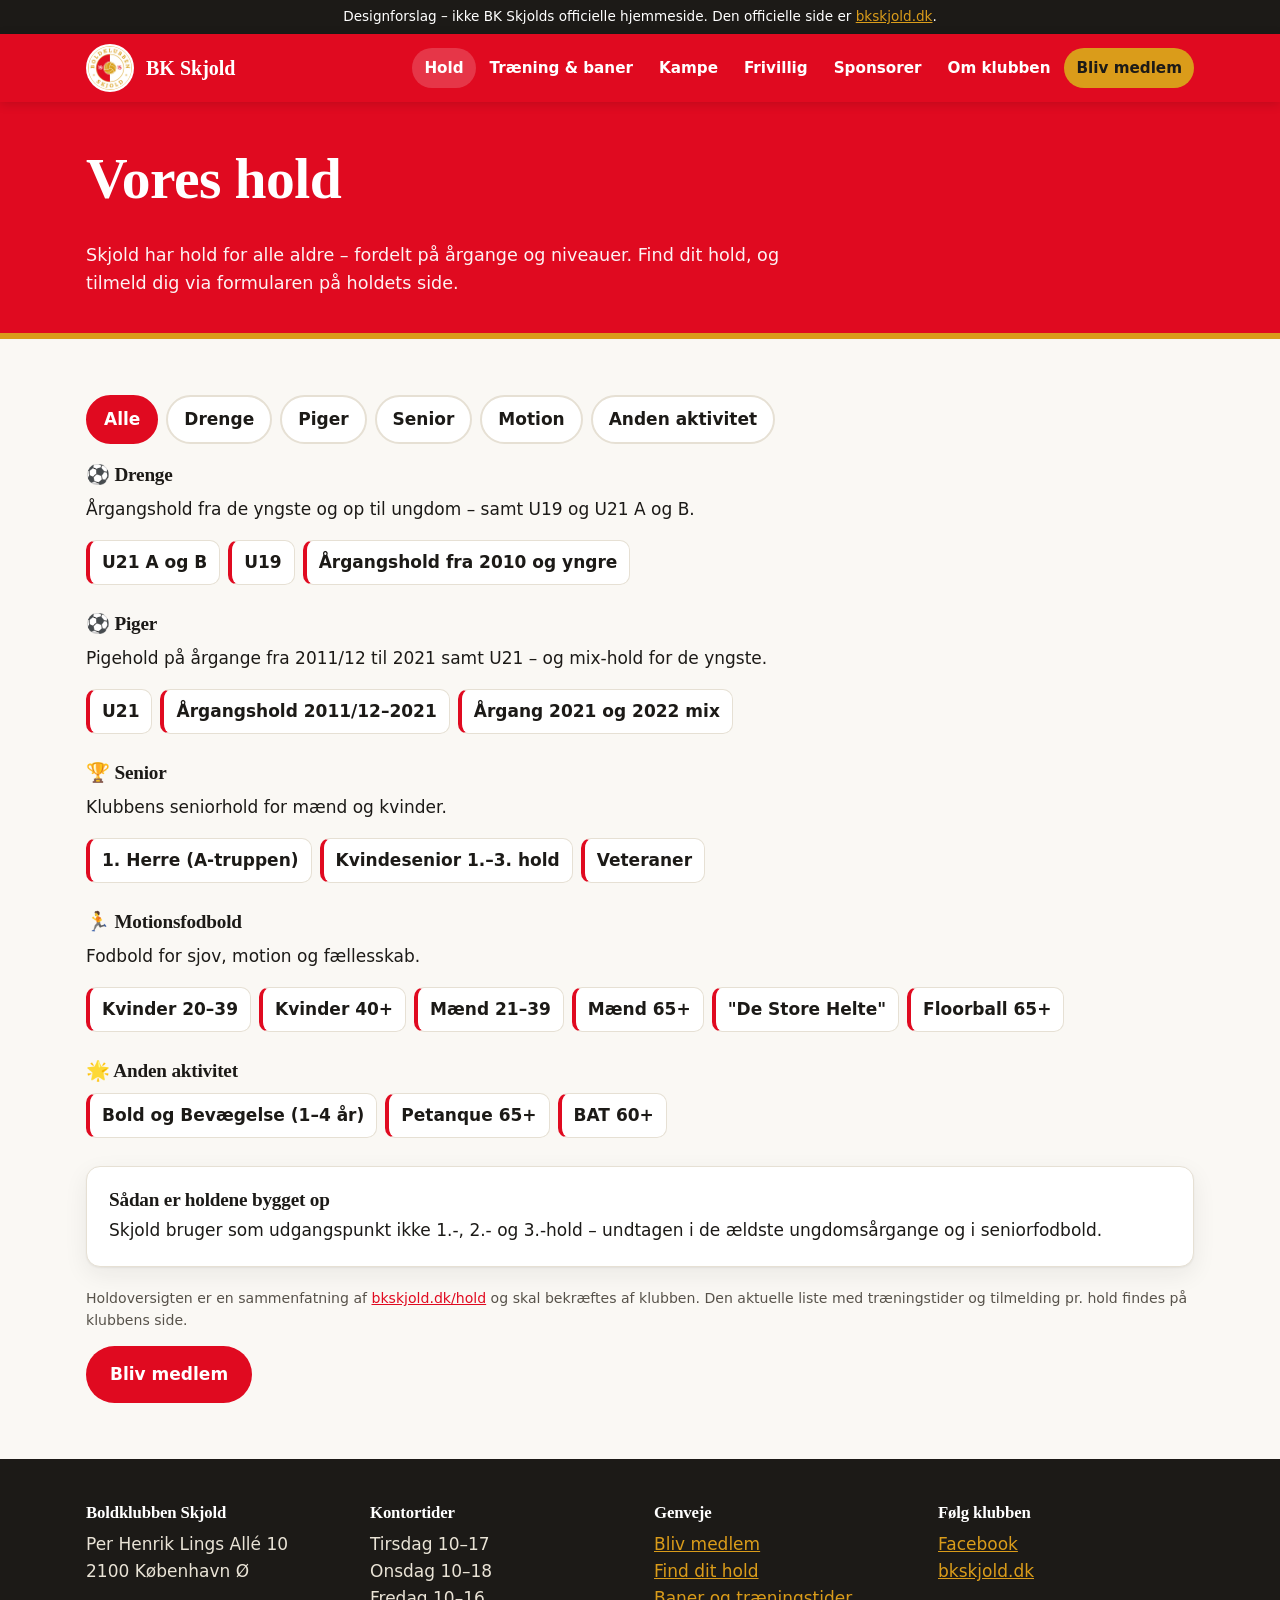
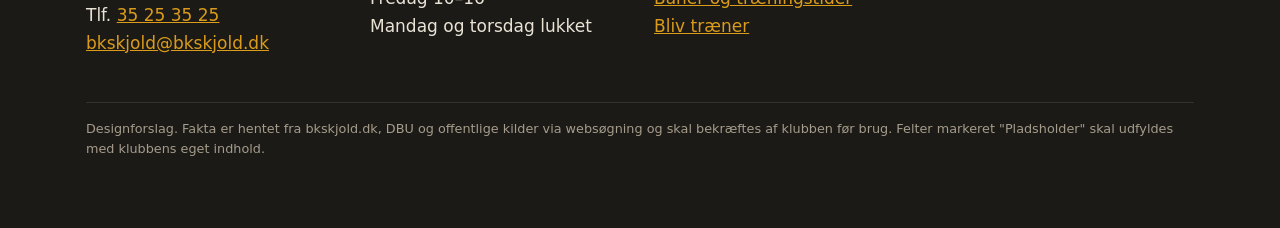
==== hold/index.html @ 59773519 "Designforslag til ny hjemmeside for BK Skjold Statisk, mobilvenlig hjemmeside i klubbens farver med " ====
<!doctype html>
<html lang="da">
<head>
  <meta charset="utf-8">
  <meta name="viewport" content="width=device-width, initial-scale=1">
  <title>Vores hold – BK Skjold (designforslag)</title>
  <meta name="theme-color" content="#e00a20">
  <link rel="icon" href="../img/favicon.png" type="image/png">
  <link rel="stylesheet" href="../css/style.css">
</head>
<body data-side="hold" data-rod="../">
  <main>
    <div class="sidehoved"><div class="wrap">
      <h1>Vores hold</h1>
      <p>Skjold har hold for alle aldre – fordelt på årgange og niveauer. Find dit hold, og tilmeld dig via formularen på holdets side.</p>
    </div></div>

    <section class="blok">
      <div class="wrap">
        <div class="filtre" role="group" aria-label="Filtrér hold">
          <button class="chip" data-filter="alle" aria-pressed="true">Alle</button>
          <button class="chip" data-filter="drenge" aria-pressed="false">Drenge</button>
          <button class="chip" data-filter="piger" aria-pressed="false">Piger</button>
          <button class="chip" data-filter="senior" aria-pressed="false">Senior</button>
          <button class="chip" data-filter="motion" aria-pressed="false">Motion</button>
          <button class="chip" data-filter="andet" aria-pressed="false">Anden aktivitet</button>
        </div>

        <div class="holdgruppe" data-kategori="drenge">
          <h3>⚽ Drenge</h3>
          <p>Årgangshold fra de yngste og op til ungdom – samt U19 og U21 A og B.</p>
          <ul class="holdliste"><li>U21 A og B</li><li>U19</li><li>Årgangshold fra 2010 og yngre</li></ul>
        </div>

        <div class="holdgruppe" data-kategori="piger">
          <h3>⚽ Piger</h3>
          <p>Pigehold på årgange fra 2011/12 til 2021 samt U21 – og mix-hold for de yngste.</p>
          <ul class="holdliste"><li>U21</li><li>Årgangshold 2011/12–2021</li><li>Årgang 2021 og 2022 mix</li></ul>
        </div>

        <div class="holdgruppe" data-kategori="senior">
          <h3>🏆 Senior</h3>
          <p>Klubbens seniorhold for mænd og kvinder.</p>
          <ul class="holdliste"><li>1. Herre (A-truppen)</li><li>Kvindesenior 1.–3. hold</li><li>Veteraner</li></ul>
        </div>

        <div class="holdgruppe" data-kategori="motion">
          <h3>🏃 Motionsfodbold</h3>
          <p>Fodbold for sjov, motion og fællesskab.</p>
          <ul class="holdliste"><li>Kvinder 20–39</li><li>Kvinder 40+</li><li>Mænd 21–39</li><li>Mænd 65+</li><li>"De Store Helte"</li><li>Floorball 65+</li></ul>
        </div>

        <div class="holdgruppe" data-kategori="andet">
          <h3>🌟 Anden aktivitet</h3>
          <ul class="holdliste"><li>Bold og Bevægelse (1–4 år)</li><li>Petanque 65+</li><li>BAT 60+</li></ul>
        </div>

        <div class="kort" style="margin-top:28px">
          <h3>Sådan er holdene bygget op</h3>
          <p style="margin:0">Skjold bruger som udgangspunkt ikke 1.-, 2.- og 3.-hold – undtagen i de ældste ungdomsårgange og i seniorfodbold.</p>
        </div>

        <p class="lille" style="margin-top:20px">Holdoversigten er en sammenfatning af <a href="https://www.bkskjold.dk/hold">bkskjold.dk/hold</a> og skal bekræftes af klubben. Den aktuelle liste med træningstider og tilmelding pr. hold findes på klubbens side.</p>
        <a class="knap" href="../medlem/">Bliv medlem</a>
      </div>
    </section>
  </main>
  <script src="../js/site.js"></script>
</body>
</html>
---- css/style.css ----
/* BK Skjold – designforslag. Farver fra klubbens logo. */

:root {
  --roed: #e00a20;
  --roed-moerk: #b0081a;
  --guld: #da9c1a;
  --guld-lys: #fbf1dc;
  --hvid: #ffffff;
  --papir: #faf8f4;
  --blaek: #1c1a17;
  --blaek-2: #57524a;
  --linje: #e6e0d4;
  --kort: #ffffff;
  --radius: 14px;
  --skygge: 0 1px 2px rgba(28, 26, 23, 0.06), 0 8px 24px rgba(28, 26, 23, 0.07);
  --font: system-ui, -apple-system, 'Segoe UI', Roboto, 'Helvetica Neue', Arial, sans-serif;
  --font-overskrift: 'Rockwell', 'Roboto Slab', 'Georgia', serif;
  color-scheme: light;
}

@media (prefers-color-scheme: dark) {
  :root:not([data-theme='light']) {
    --papir: #15130f;
    --kort: #1f1c17;
    --blaek: #f3efe6;
    --blaek-2: #b9b1a2;
    --linje: #34302a;
    --guld-lys: #3a2e14;
    --skygge: 0 1px 2px rgba(0, 0, 0, 0.4), 0 8px 24px rgba(0, 0, 0, 0.3);
    color-scheme: dark;
  }
}

* { box-sizing: border-box; }
html { -webkit-text-size-adjust: 100%; scroll-behavior: smooth; }
body { margin: 0; font-family: var(--font); color: var(--blaek); background: var(--papir); line-height: 1.6; font-size: 17px; }
img { max-width: 100%; display: block; }
a { color: var(--roed); }
h1, h2, h3 { font-family: var(--font-overskrift); line-height: 1.15; margin: 0 0 0.5em; letter-spacing: -0.01em; }
h1 { font-size: clamp(2.1rem, 6vw, 3.6rem); }
h2 { font-size: clamp(1.5rem, 3.5vw, 2.2rem); }
h3 { font-size: 1.2rem; }
p { margin: 0 0 1em; }
.wrap { max-width: 1140px; margin: 0 auto; padding: 0 16px; }
.lille { font-size: 0.88rem; color: var(--blaek-2); }
.muted { color: var(--blaek-2); }

/* Designforslag-banner */
.forslag { background: var(--blaek); color: #fff; font-size: 0.85rem; text-align: center; padding: 6px 16px; }
.forslag a { color: var(--guld); }

/* Topbar */
.topbar { position: sticky; top: 0; z-index: 30; background: var(--roed); color: #fff; box-shadow: 0 2px 10px rgba(0, 0, 0, 0.15); }
.topbar .wrap { display: flex; align-items: center; gap: 16px; min-height: 68px; }
.logo { display: flex; align-items: center; gap: 12px; color: #fff; text-decoration: none; font-family: var(--font-overskrift); font-weight: 800; font-size: 1.25rem; }
.logo img { width: 48px; height: 48px; background: #fff; border-radius: 50%; padding: 2px; }
.menu-knap { display: none; margin-left: auto; background: none; border: 2px solid rgba(255, 255, 255, 0.6); color: #fff; border-radius: 10px; padding: 8px 12px; font: inherit; font-weight: 700; cursor: pointer; }
.hovedmenu { margin-left: auto; display: flex; gap: 2px; flex-wrap: wrap; }
.hovedmenu a { color: #fff; text-decoration: none; font-weight: 700; padding: 8px 12px; border-radius: 999px; font-size: 0.95rem; }
.hovedmenu a:hover, .hovedmenu a.aktiv { background: rgba(255, 255, 255, 0.18); }
.hovedmenu a.cta { background: var(--guld); color: #1c1a17; }
.hovedmenu a.cta:hover { background: #f0b52c; }
@media (max-width: 900px) {
  .menu-knap { display: inline-block; }
  .hovedmenu { display: none; position: absolute; left: 0; right: 0; top: 100%; background: var(--roed-moerk); flex-direction: column; padding: 8px 16px 16px; }
  .hovedmenu.aaben { display: flex; }
  .hovedmenu a { border-radius: 10px; padding: 12px; }
}

/* Knapper */
.knap { display: inline-flex; align-items: center; gap: 8px; padding: 13px 22px; border-radius: 999px; font: inherit; font-weight: 800; text-decoration: none; border: 2px solid transparent; cursor: pointer; background: var(--roed); color: #fff; }
.knap:hover { background: var(--roed-moerk); }
.knap.guld { background: var(--guld); color: #1c1a17; }
.knap.guld:hover { background: #f0b52c; }
.knap.hvid { background: #fff; color: var(--roed); }
.knap.kant { background: transparent; color: inherit; border-color: currentColor; }

/* Hero */
.hero { background: linear-gradient(115deg, var(--roed) 0 52%, #fff 52% 100%); color: #fff; overflow: hidden; }
.hero .wrap { display: grid; grid-template-columns: 1.15fr 0.85fr; gap: 32px; align-items: center; min-height: 460px; padding-top: 40px; padding-bottom: 40px; }
.hero .kicker { display: inline-block; background: var(--guld); color: #1c1a17; font-weight: 800; border-radius: 999px; padding: 4px 14px; font-size: 0.85rem; margin-bottom: 14px; }
.hero p.lead { font-size: 1.2rem; max-width: 34ch; opacity: 0.95; }
.hero .cta { display: flex; gap: 12px; flex-wrap: wrap; margin-top: 24px; }
.hero .logo-stor { justify-self: center; width: min(360px, 80%); filter: drop-shadow(0 12px 30px rgba(0, 0, 0, 0.18)); }
@media (max-width: 820px) {
  .hero { background: var(--roed); }
  .hero .wrap { grid-template-columns: 1fr; min-height: 0; }
  .hero .logo-stor { grid-row: 1; width: 160px; }
}

/* Sidehoved på undersider */
.sidehoved { background: var(--roed); color: #fff; padding: 44px 0 36px; border-bottom: 6px solid var(--guld); }
.sidehoved p { max-width: 62ch; font-size: 1.1rem; opacity: 0.95; margin: 0; }

/* Sektioner og kort */
section.blok { padding: 56px 0; }
section.blok.alt { background: var(--kort); border-top: 1px solid var(--linje); border-bottom: 1px solid var(--linje); }
.gitter { display: grid; gap: 18px; grid-template-columns: repeat(auto-fit, minmax(240px, 1fr)); }
.kort { background: var(--kort); border: 1px solid var(--linje); border-radius: var(--radius); padding: 22px; box-shadow: var(--skygge); }
section.alt .kort { background: var(--papir); box-shadow: none; }
.kort h3 { margin-bottom: 6px; }
.kort .ikon { font-size: 1.9rem; display: block; margin-bottom: 8px; }
a.kort { text-decoration: none; color: inherit; display: block; transition: transform 0.12s, border-color 0.12s; border-top: 5px solid var(--roed); }
a.kort:hover { transform: translateY(-2px); border-color: var(--guld); }
a.kort .mere { color: var(--roed); font-weight: 800; }

.fakta { display: grid; gap: 16px; grid-template-columns: repeat(auto-fit, minmax(170px, 1fr)); }
.fakta div { background: var(--kort); border-radius: var(--radius); padding: 20px; text-align: center; border-bottom: 5px solid var(--guld); box-shadow: var(--skygge); }
.fakta strong { display: block; font-family: var(--font-overskrift); font-size: 2.1rem; color: var(--roed); line-height: 1.1; }

/* Pladsholder – tydeligt markeret, ikke rigtigt indhold */
.pladsholder { border: 2px dashed var(--guld); background: var(--guld-lys); border-radius: var(--radius); padding: 18px; }
.pladsholder .maerke { display: inline-block; background: var(--guld); color: #1c1a17; font-size: 0.75rem; font-weight: 800; text-transform: uppercase; letter-spacing: 0.06em; border-radius: 6px; padding: 2px 8px; margin-bottom: 8px; }

/* Tabeller */
.tabel-wrap { overflow-x: auto; border: 1px solid var(--linje); border-radius: var(--radius); }
table { width: 100%; border-collapse: collapse; background: var(--kort); }
th, td { text-align: left; padding: 12px 14px; border-bottom: 1px solid var(--linje); }
th { background: var(--roed); color: #fff; font-size: 0.85rem; text-transform: uppercase; letter-spacing: 0.04em; }
tr:last-child td { border-bottom: 0; }

/* Trin */
.trin { counter-reset: trin; list-style: none; padding: 0; display: grid; gap: 14px; }
.trin li { counter-increment: trin; background: var(--kort); border: 1px solid var(--linje); border-radius: var(--radius); padding: 16px 16px 16px 64px; position: relative; }
.trin li::before { content: counter(trin); position: absolute; left: 16px; top: 14px; width: 34px; height: 34px; border-radius: 50%; background: var(--guld); color: #1c1a17; font-weight: 900; display: grid; place-items: center; }

/* Holdoversigt */
.filtre { display: flex; flex-wrap: wrap; gap: 8px; margin-bottom: 20px; }
.chip { border: 2px solid var(--linje); background: var(--kort); color: var(--blaek); padding: 9px 16px; border-radius: 999px; font: inherit; font-weight: 700; cursor: pointer; }
.chip[aria-pressed='true'] { background: var(--roed); border-color: var(--roed); color: #fff; }
.holdgruppe { margin-bottom: 28px; }
.holdgruppe h3 { display: flex; align-items: center; gap: 10px; }
.holdliste { display: flex; flex-wrap: wrap; gap: 8px; margin: 10px 0; padding: 0; list-style: none; }
.holdliste li { background: var(--kort); border: 1px solid var(--linje); border-left: 4px solid var(--roed); border-radius: 10px; padding: 8px 12px; font-weight: 600; }

/* Footer */
footer.fod { background: #1c1a17; color: #e9e3d6; padding: 44px 0 56px; margin-top: 0; }
footer.fod a { color: var(--guld); }
footer.fod .wrap { display: grid; gap: 28px; grid-template-columns: repeat(auto-fit, minmax(220px, 1fr)); }
footer.fod h3 { color: #fff; font-size: 1.05rem; }
footer.fod .kilder { grid-column: 1 / -1; font-size: 0.8rem; color: #a59c8b; border-top: 1px solid #34302a; padding-top: 16px; }
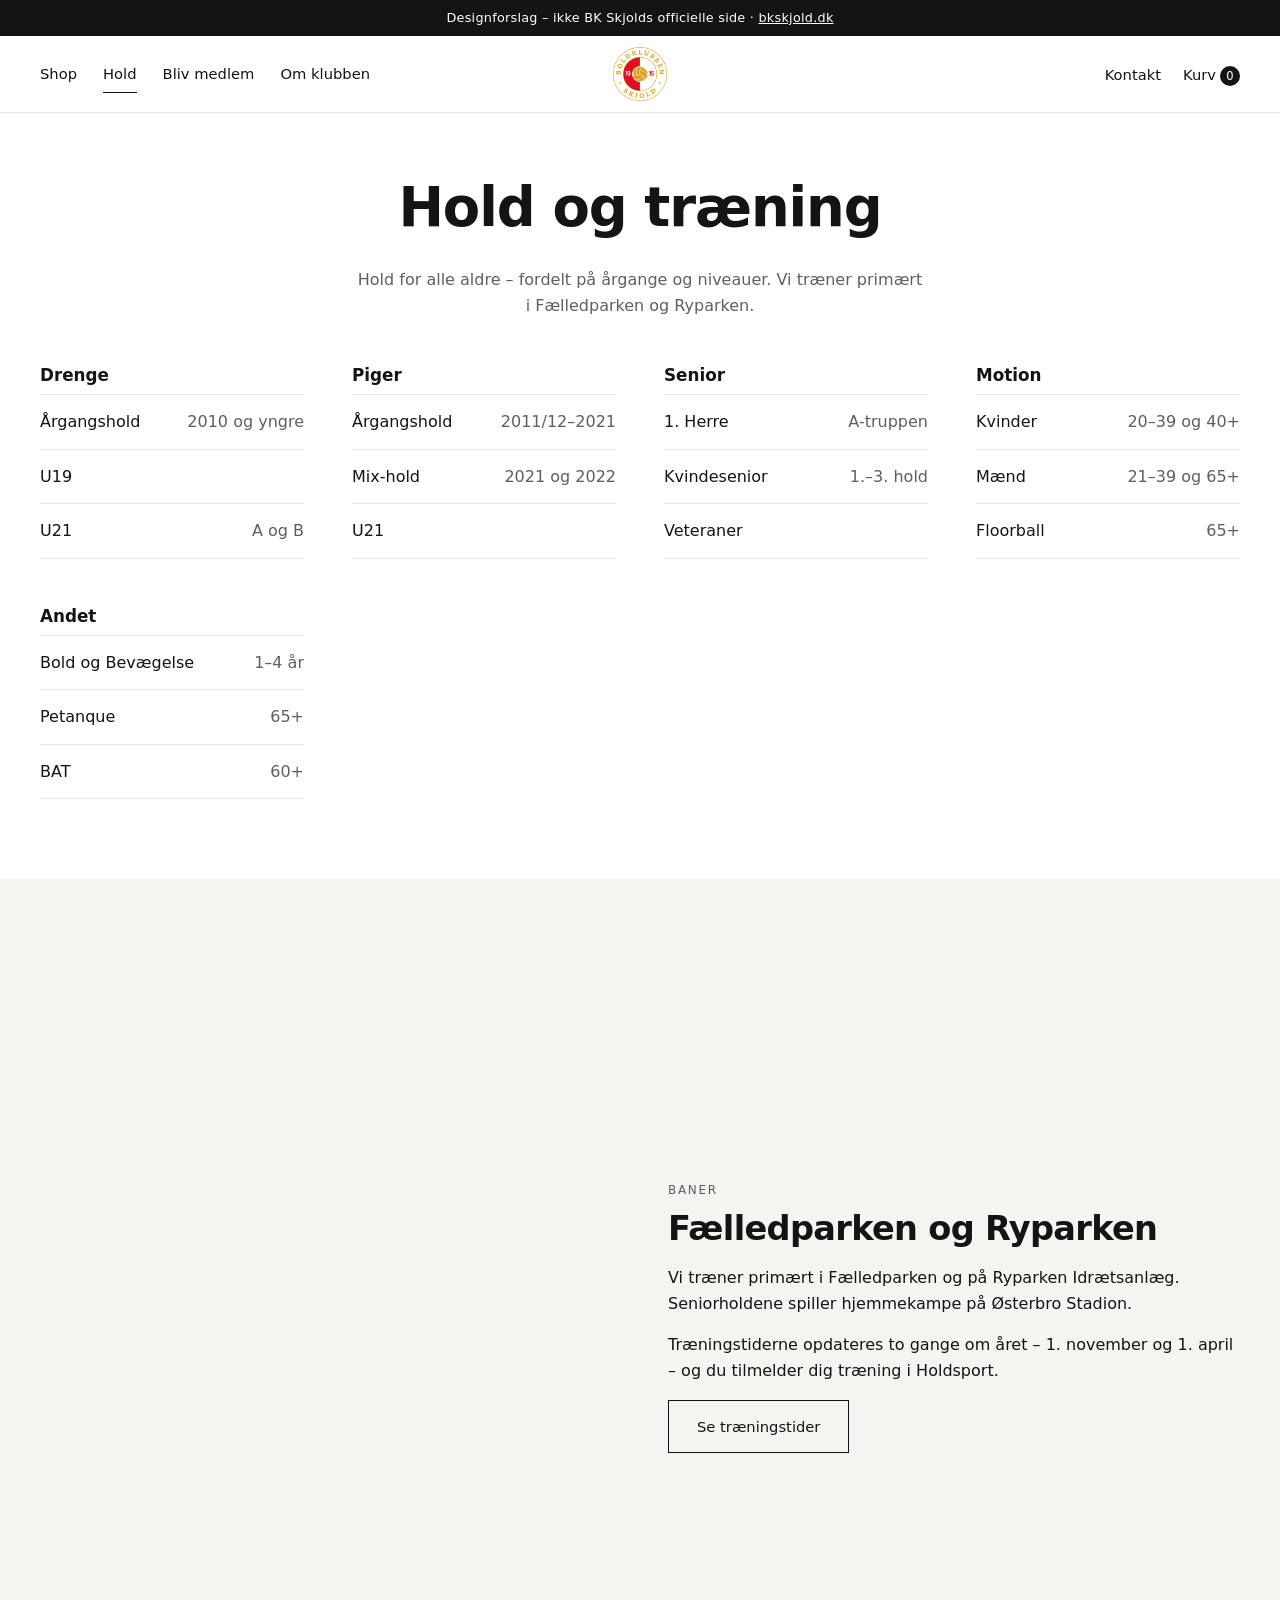
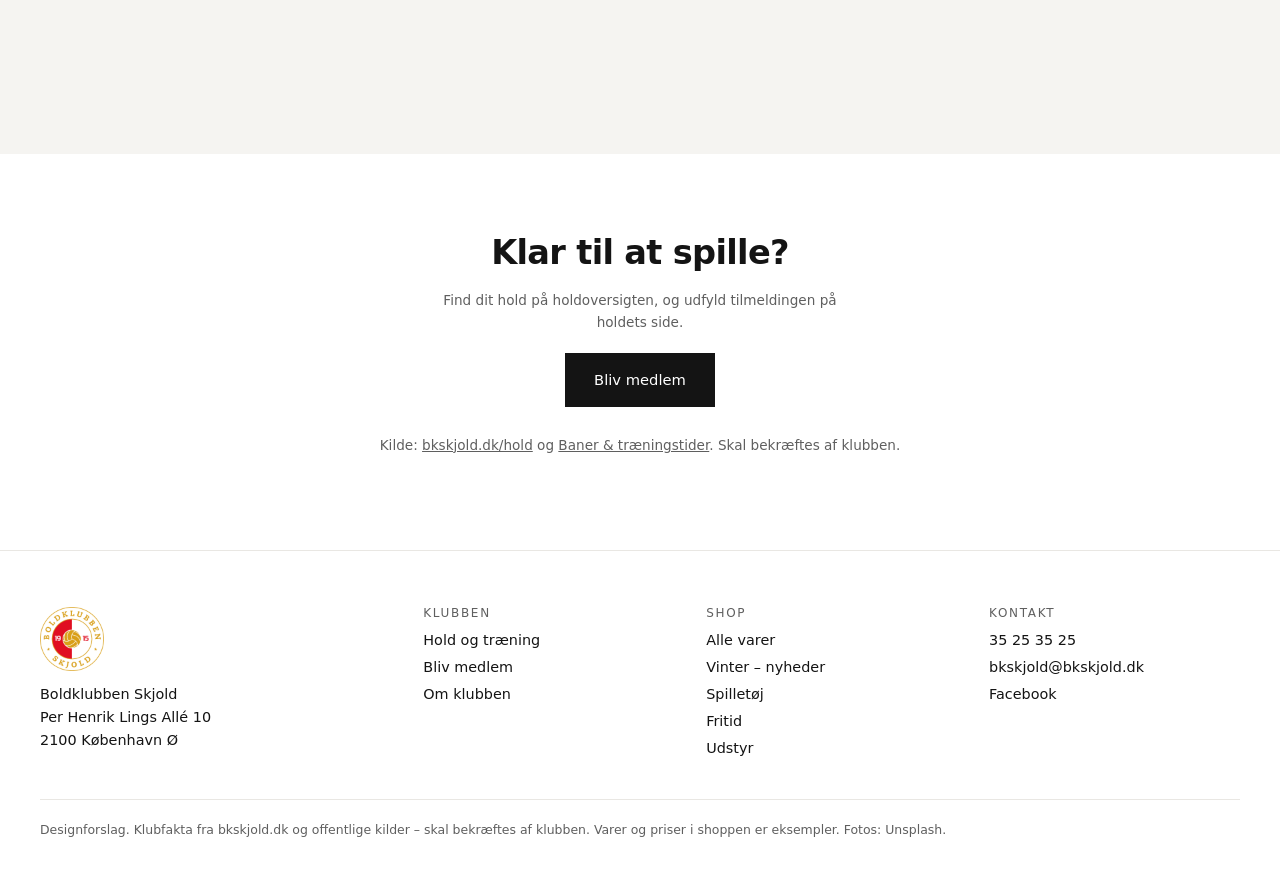
==== commit ce53036d: "Enklere design i webshop-stil med klubshop - Nyt, enkelt og luftigt design: hvid baggrund, centreret" ====
--- a/hold/index.html
+++ b/hold/index.html
@@ -3,68 +3,51 @@
 <head>
   <meta charset="utf-8">
   <meta name="viewport" content="width=device-width, initial-scale=1">
-  <title>Vores hold – BK Skjold (designforslag)</title>
-  <meta name="theme-color" content="#e00a20">
+  <title>Hold og træning – BK Skjold (designforslag)</title>
+  <meta name="theme-color" content="#ffffff">
   <link rel="icon" href="../img/favicon.png" type="image/png">
   <link rel="stylesheet" href="../css/style.css">
 </head>
 <body data-side="hold" data-rod="../">
   <main>
-    <div class="sidehoved"><div class="wrap">
-      <h1>Vores hold</h1>
-      <p>Skjold har hold for alle aldre – fordelt på årgange og niveauer. Find dit hold, og tilmeld dig via formularen på holdets side.</p>
-    </div></div>
+    <div class="sidetop wrap">
+      <h1>Hold og træning</h1>
+      <p>Hold for alle aldre – fordelt på årgange og niveauer. Vi træner primært i Fælledparken og Ryparken.</p>
+    </div>
+
+    <section class="blok" style="padding-top:24px">
+      <div class="wrap kolonner">
+        <div><h3>Drenge</h3><ul class="liste"><li><span>Årgangshold</span><span>2010 og yngre</span></li><li><span>U19</span><span></span></li><li><span>U21</span><span>A og B</span></li></ul></div>
+        <div><h3>Piger</h3><ul class="liste"><li><span>Årgangshold</span><span>2011/12–2021</span></li><li><span>Mix-hold</span><span>2021 og 2022</span></li><li><span>U21</span><span></span></li></ul></div>
+        <div><h3>Senior</h3><ul class="liste"><li><span>1. Herre</span><span>A-truppen</span></li><li><span>Kvindesenior</span><span>1.–3. hold</span></li><li><span>Veteraner</span><span></span></li></ul></div>
+        <div><h3>Motion</h3><ul class="liste"><li><span>Kvinder</span><span>20–39 og 40+</span></li><li><span>Mænd</span><span>21–39 og 65+</span></li><li><span>Floorball</span><span>65+</span></li></ul></div>
+        <div><h3>Andet</h3><ul class="liste"><li><span>Bold og Bevægelse</span><span>1–4 år</span></li><li><span>Petanque</span><span>65+</span></li><li><span>BAT</span><span>60+</span></li></ul></div>
+      </div>
+    </section>
+
+    <section class="blok graa">
+      <div class="wrap split">
+        <div class="foto" data-foto-navn="hold" data-bredde="1200" data-alt="Spillere samlet på banen"></div>
+        <div>
+          <span class="etiket">Baner</span>
+          <h2>Fælledparken og Ryparken</h2>
+          <p>Vi træner primært i Fælledparken og på Ryparken Idrætsanlæg. Seniorholdene spiller hjemmekampe på Østerbro Stadion.</p>
+          <p>Træningstiderne opdateres to gange om året – 1. november og 1. april – og du tilmelder dig træning i Holdsport.</p>
+          <a class="knap kant" href="https://www.bkskjold.dk/om-os/baner-traeningstider">Se træningstider</a>
+        </div>
+      </div>
+    </section>
 
     <section class="blok">
-      <div class="wrap">
-        <div class="filtre" role="group" aria-label="Filtrér hold">
-          <button class="chip" data-filter="alle" aria-pressed="true">Alle</button>
-          <button class="chip" data-filter="drenge" aria-pressed="false">Drenge</button>
-          <button class="chip" data-filter="piger" aria-pressed="false">Piger</button>
-          <button class="chip" data-filter="senior" aria-pressed="false">Senior</button>
-          <button class="chip" data-filter="motion" aria-pressed="false">Motion</button>
-          <button class="chip" data-filter="andet" aria-pressed="false">Anden aktivitet</button>
-        </div>
-
-        <div class="holdgruppe" data-kategori="drenge">
-          <h3>⚽ Drenge</h3>
-          <p>Årgangshold fra de yngste og op til ungdom – samt U19 og U21 A og B.</p>
-          <ul class="holdliste"><li>U21 A og B</li><li>U19</li><li>Årgangshold fra 2010 og yngre</li></ul>
-        </div>
-
-        <div class="holdgruppe" data-kategori="piger">
-          <h3>⚽ Piger</h3>
-          <p>Pigehold på årgange fra 2011/12 til 2021 samt U21 – og mix-hold for de yngste.</p>
-          <ul class="holdliste"><li>U21</li><li>Årgangshold 2011/12–2021</li><li>Årgang 2021 og 2022 mix</li></ul>
-        </div>
-
-        <div class="holdgruppe" data-kategori="senior">
-          <h3>🏆 Senior</h3>
-          <p>Klubbens seniorhold for mænd og kvinder.</p>
-          <ul class="holdliste"><li>1. Herre (A-truppen)</li><li>Kvindesenior 1.–3. hold</li><li>Veteraner</li></ul>
-        </div>
-
-        <div class="holdgruppe" data-kategori="motion">
-          <h3>🏃 Motionsfodbold</h3>
-          <p>Fodbold for sjov, motion og fællesskab.</p>
-          <ul class="holdliste"><li>Kvinder 20–39</li><li>Kvinder 40+</li><li>Mænd 21–39</li><li>Mænd 65+</li><li>"De Store Helte"</li><li>Floorball 65+</li></ul>
-        </div>
-
-        <div class="holdgruppe" data-kategori="andet">
-          <h3>🌟 Anden aktivitet</h3>
-          <ul class="holdliste"><li>Bold og Bevægelse (1–4 år)</li><li>Petanque 65+</li><li>BAT 60+</li></ul>
-        </div>
-
-        <div class="kort" style="margin-top:28px">
-          <h3>Sådan er holdene bygget op</h3>
-          <p style="margin:0">Skjold bruger som udgangspunkt ikke 1.-, 2.- og 3.-hold – undtagen i de ældste ungdomsårgange og i seniorfodbold.</p>
-        </div>
-
-        <p class="lille" style="margin-top:20px">Holdoversigten er en sammenfatning af <a href="https://www.bkskjold.dk/hold">bkskjold.dk/hold</a> og skal bekræftes af klubben. Den aktuelle liste med træningstider og tilmelding pr. hold findes på klubbens side.</p>
+      <div class="wrap" style="text-align:center">
+        <h2>Klar til at spille?</h2>
+        <p class="lille" style="margin:0 auto 20px;max-width:46ch">Find dit hold på holdoversigten, og udfyld tilmeldingen på holdets side.</p>
         <a class="knap" href="../medlem/">Bliv medlem</a>
+        <p class="lille" style="margin-top:28px">Kilde: <a href="https://www.bkskjold.dk/hold">bkskjold.dk/hold</a> og <a href="https://www.bkskjold.dk/om-os/baner-traeningstider">Baner &amp; træningstider</a>. Skal bekræftes af klubben.</p>
       </div>
     </section>
   </main>
+  <script src="../js/produkter.js"></script>
   <script src="../js/site.js"></script>
 </body>
 </html>
--- a/css/style.css
+++ b/css/style.css
@@ -1,141 +1,145 @@
-/* BK Skjold – designforslag. Farver fra klubbens logo. */
+/* BK Skjold – designforslag. Enkelt og luftigt: hvidt, sort og et strejf af klubrød. */
 
 :root {
-  --roed: #e00a20;
-  --roed-moerk: #b0081a;
-  --guld: #da9c1a;
-  --guld-lys: #fbf1dc;
+  --sort: #141414;
+  --graa-1: #5f5f5f;
+  --graa-2: #e9e7e3;
+  --graa-3: #f5f4f1;
   --hvid: #ffffff;
-  --papir: #faf8f4;
-  --blaek: #1c1a17;
-  --blaek-2: #57524a;
-  --linje: #e6e0d4;
-  --kort: #ffffff;
-  --radius: 14px;
-  --skygge: 0 1px 2px rgba(28, 26, 23, 0.06), 0 8px 24px rgba(28, 26, 23, 0.07);
-  --font: system-ui, -apple-system, 'Segoe UI', Roboto, 'Helvetica Neue', Arial, sans-serif;
-  --font-overskrift: 'Rockwell', 'Roboto Slab', 'Georgia', serif;
-  color-scheme: light;
-}
-
-@media (prefers-color-scheme: dark) {
-  :root:not([data-theme='light']) {
-    --papir: #15130f;
-    --kort: #1f1c17;
-    --blaek: #f3efe6;
-    --blaek-2: #b9b1a2;
-    --linje: #34302a;
-    --guld-lys: #3a2e14;
-    --skygge: 0 1px 2px rgba(0, 0, 0, 0.4), 0 8px 24px rgba(0, 0, 0, 0.3);
-    color-scheme: dark;
-  }
+  --roed: #c8102e; /* kun som lille accent */
+  --font: 'Inter', system-ui, -apple-system, 'Segoe UI', Roboto, 'Helvetica Neue', Arial, sans-serif;
+  --bredde: 1240px;
 }
 
 * { box-sizing: border-box; }
-html { -webkit-text-size-adjust: 100%; scroll-behavior: smooth; }
-body { margin: 0; font-family: var(--font); color: var(--blaek); background: var(--papir); line-height: 1.6; font-size: 17px; }
+html { -webkit-text-size-adjust: 100%; }
+body { margin: 0; font-family: var(--font); color: var(--sort); background: var(--hvid); line-height: 1.6; font-size: 16px; }
 img { max-width: 100%; display: block; }
-a { color: var(--roed); }
-h1, h2, h3 { font-family: var(--font-overskrift); line-height: 1.15; margin: 0 0 0.5em; letter-spacing: -0.01em; }
-h1 { font-size: clamp(2.1rem, 6vw, 3.6rem); }
-h2 { font-size: clamp(1.5rem, 3.5vw, 2.2rem); }
-h3 { font-size: 1.2rem; }
+a { color: inherit; }
+h1, h2, h3 { font-weight: 600; line-height: 1.15; margin: 0 0 0.5em; letter-spacing: -0.02em; }
+h1 { font-size: clamp(2rem, 5vw, 3.4rem); }
+h2 { font-size: clamp(1.5rem, 3vw, 2.1rem); }
+h3 { font-size: 1.05rem; letter-spacing: 0; }
 p { margin: 0 0 1em; }
-.wrap { max-width: 1140px; margin: 0 auto; padding: 0 16px; }
-.lille { font-size: 0.88rem; color: var(--blaek-2); }
-.muted { color: var(--blaek-2); }
+.wrap { max-width: var(--bredde); margin: 0 auto; padding: 0 20px; }
+.lille { font-size: 0.85rem; color: var(--graa-1); }
+.etiket { font-size: 0.75rem; text-transform: uppercase; letter-spacing: 0.14em; color: var(--graa-1); margin-bottom: 10px; display: block; }
 
-/* Designforslag-banner */
-.forslag { background: var(--blaek); color: #fff; font-size: 0.85rem; text-align: center; padding: 6px 16px; }
-.forslag a { color: var(--guld); }
+/* Topbar med besked */
+.besked { background: var(--sort); color: #fff; text-align: center; font-size: 0.8rem; padding: 8px 16px; letter-spacing: 0.02em; }
+.besked a { color: #fff; }
 
-/* Topbar */
-.topbar { position: sticky; top: 0; z-index: 30; background: var(--roed); color: #fff; box-shadow: 0 2px 10px rgba(0, 0, 0, 0.15); }
-.topbar .wrap { display: flex; align-items: center; gap: 16px; min-height: 68px; }
-.logo { display: flex; align-items: center; gap: 12px; color: #fff; text-decoration: none; font-family: var(--font-overskrift); font-weight: 800; font-size: 1.25rem; }
-.logo img { width: 48px; height: 48px; background: #fff; border-radius: 50%; padding: 2px; }
-.menu-knap { display: none; margin-left: auto; background: none; border: 2px solid rgba(255, 255, 255, 0.6); color: #fff; border-radius: 10px; padding: 8px 12px; font: inherit; font-weight: 700; cursor: pointer; }
-.hovedmenu { margin-left: auto; display: flex; gap: 2px; flex-wrap: wrap; }
-.hovedmenu a { color: #fff; text-decoration: none; font-weight: 700; padding: 8px 12px; border-radius: 999px; font-size: 0.95rem; }
-.hovedmenu a:hover, .hovedmenu a.aktiv { background: rgba(255, 255, 255, 0.18); }
-.hovedmenu a.cta { background: var(--guld); color: #1c1a17; }
-.hovedmenu a.cta:hover { background: #f0b52c; }
-@media (max-width: 900px) {
-  .menu-knap { display: inline-block; }
-  .hovedmenu { display: none; position: absolute; left: 0; right: 0; top: 100%; background: var(--roed-moerk); flex-direction: column; padding: 8px 16px 16px; }
-  .hovedmenu.aaben { display: flex; }
-  .hovedmenu a { border-radius: 10px; padding: 12px; }
+/* Header: menu – logo – kurv */
+.header { position: sticky; top: 0; z-index: 40; background: rgba(255, 255, 255, 0.96); backdrop-filter: blur(8px); border-bottom: 1px solid var(--graa-2); }
+.header .wrap { display: grid; grid-template-columns: 1fr auto 1fr; align-items: center; min-height: 76px; }
+.header nav { display: flex; gap: 26px; }
+.header nav a { text-decoration: none; font-size: 0.92rem; padding: 6px 0; border-bottom: 1px solid transparent; }
+.header nav a:hover, .header nav a.aktiv { border-color: var(--sort); }
+.header .logo img { width: 54px; height: 54px; }
+.header .hoejre { display: flex; justify-content: flex-end; gap: 22px; align-items: center; }
+.header .hoejre a, .kurv-knap { font: inherit; font-size: 0.92rem; text-decoration: none; background: none; border: 0; cursor: pointer; color: inherit; padding: 6px 0; }
+.kurv-antal { display: inline-grid; place-items: center; min-width: 20px; height: 20px; border-radius: 10px; background: var(--sort); color: #fff; font-size: 0.72rem; margin-left: 4px; padding: 0 6px; }
+.menu-knap { display: none; background: none; border: 0; font: inherit; cursor: pointer; padding: 6px 0; }
+@media (max-width: 860px) {
+  .header nav { display: none; position: absolute; top: 100%; left: 0; right: 0; background: #fff; flex-direction: column; gap: 0; padding: 8px 20px 18px; border-bottom: 1px solid var(--graa-2); }
+  .header nav.aaben { display: flex; }
+  .header nav a { padding: 12px 0; border-bottom: 1px solid var(--graa-2); }
+  .menu-knap { display: block; justify-self: start; }
+  .header .hoejre .skjul-mobil { display: none; }
 }
 
 /* Knapper */
-.knap { display: inline-flex; align-items: center; gap: 8px; padding: 13px 22px; border-radius: 999px; font: inherit; font-weight: 800; text-decoration: none; border: 2px solid transparent; cursor: pointer; background: var(--roed); color: #fff; }
-.knap:hover { background: var(--roed-moerk); }
-.knap.guld { background: var(--guld); color: #1c1a17; }
-.knap.guld:hover { background: #f0b52c; }
-.knap.hvid { background: #fff; color: var(--roed); }
-.knap.kant { background: transparent; color: inherit; border-color: currentColor; }
+.knap { display: inline-block; padding: 14px 28px; font: inherit; font-size: 0.92rem; font-weight: 500; text-decoration: none; border: 1px solid var(--sort); background: var(--sort); color: #fff; cursor: pointer; transition: background 0.15s, color 0.15s; }
+.knap:hover { background: #fff; color: var(--sort); }
+.knap.lys { background: #fff; color: var(--sort); border-color: #fff; }
+.knap.lys:hover { background: transparent; color: #fff; }
+.knap.kant { background: transparent; color: var(--sort); }
+.knap.kant:hover { background: var(--sort); color: #fff; }
+.knap.fuld { width: 100%; text-align: center; }
 
-/* Hero */
-.hero { background: linear-gradient(115deg, var(--roed) 0 52%, #fff 52% 100%); color: #fff; overflow: hidden; }
-.hero .wrap { display: grid; grid-template-columns: 1.15fr 0.85fr; gap: 32px; align-items: center; min-height: 460px; padding-top: 40px; padding-bottom: 40px; }
-.hero .kicker { display: inline-block; background: var(--guld); color: #1c1a17; font-weight: 800; border-radius: 999px; padding: 4px 14px; font-size: 0.85rem; margin-bottom: 14px; }
-.hero p.lead { font-size: 1.2rem; max-width: 34ch; opacity: 0.95; }
-.hero .cta { display: flex; gap: 12px; flex-wrap: wrap; margin-top: 24px; }
-.hero .logo-stor { justify-self: center; width: min(360px, 80%); filter: drop-shadow(0 12px 30px rgba(0, 0, 0, 0.18)); }
-@media (max-width: 820px) {
-  .hero { background: var(--roed); }
-  .hero .wrap { grid-template-columns: 1fr; min-height: 0; }
-  .hero .logo-stor { grid-row: 1; width: 160px; }
-}
+/* Billeder (stockfotos) – rolig grå baggrund, mens de indlæses */
+.foto { background: var(--graa-3) center / cover no-repeat; }
+.foto img { width: 100%; height: 100%; object-fit: cover; }
+
+/* Hero i fuld bredde */
+.hero { position: relative; height: min(78vh, 720px); min-height: 440px; color: #fff; }
+.hero .foto { position: absolute; inset: 0; }
+.hero::after { content: ''; position: absolute; inset: 0; background: linear-gradient(180deg, rgba(0, 0, 0, 0) 35%, rgba(0, 0, 0, 0.55) 100%); }
+.hero .tekst { position: absolute; z-index: 1; left: 0; right: 0; bottom: 56px; }
+.hero h1 { max-width: 15ch; }
+.hero p { max-width: 42ch; font-size: 1.08rem; opacity: 0.95; }
+
+/* Sektioner */
+section.blok { padding: 80px 0; }
+section.blok.graa { background: var(--graa-3); }
+.sektionshoved { display: flex; justify-content: space-between; align-items: flex-end; gap: 16px; margin-bottom: 28px; flex-wrap: wrap; }
+.sektionshoved h2 { margin: 0; }
+.sektionshoved a { font-size: 0.92rem; }
+
+/* Tre indgange */
+.indgange { display: grid; gap: 20px; grid-template-columns: repeat(3, 1fr); }
+.indgang { text-decoration: none; display: block; }
+.indgang .foto { aspect-ratio: 4 / 5; margin-bottom: 14px; overflow: hidden; }
+.indgang .foto img { transition: transform 0.5s; }
+.indgang:hover .foto img { transform: scale(1.03); }
+.indgang h3 { margin-bottom: 2px; }
+@media (max-width: 760px) { .indgange { grid-template-columns: 1fr; } .indgang .foto { aspect-ratio: 16 / 10; } }
+
+/* Billede + tekst */
+.split { display: grid; grid-template-columns: 1fr 1fr; gap: 56px; align-items: center; }
+.split .foto { aspect-ratio: 4 / 5; }
+@media (max-width: 760px) { .split { grid-template-columns: 1fr; gap: 28px; } .split .foto { aspect-ratio: 16 / 11; } }
+
+/* Produkter */
+.produkter { display: grid; gap: 32px 20px; grid-template-columns: repeat(4, 1fr); }
+@media (max-width: 1000px) { .produkter { grid-template-columns: repeat(3, 1fr); } }
+@media (max-width: 700px) { .produkter { grid-template-columns: repeat(2, 1fr); gap: 24px 14px; } }
+.produkt .foto { aspect-ratio: 1 / 1.15; margin-bottom: 12px; position: relative; overflow: hidden; }
+.produkt .maerkat { position: absolute; top: 10px; left: 10px; background: #fff; font-size: 0.72rem; padding: 3px 8px; letter-spacing: 0.06em; text-transform: uppercase; }
+.produkt h3 { font-weight: 500; margin-bottom: 2px; }
+.produkt .pris { color: var(--graa-1); margin-bottom: 10px; }
+.produkt .valg { display: flex; gap: 8px; }
+.produkt select { flex: 1; min-width: 0; font: inherit; font-size: 0.85rem; padding: 9px 8px; border: 1px solid var(--graa-2); background: #fff; }
+.produkt .knap { padding: 9px 14px; font-size: 0.85rem; }
+
+.filtre { display: flex; gap: 8px; flex-wrap: wrap; margin-bottom: 28px; }
+.filtre button { font: inherit; font-size: 0.88rem; padding: 8px 16px; border: 1px solid var(--graa-2); background: #fff; cursor: pointer; }
+.filtre button[aria-pressed='true'] { background: var(--sort); border-color: var(--sort); color: #fff; }
+
+/* Kurv (skuffe fra højre) */
+.kurv { position: fixed; inset: 0; z-index: 60; display: none; }
+.kurv.aaben { display: block; }
+.kurv .slør { position: absolute; inset: 0; background: rgba(0, 0, 0, 0.35); }
+.kurv .panel { position: absolute; top: 0; right: 0; bottom: 0; width: min(420px, 100%); background: #fff; display: flex; flex-direction: column; }
+.kurv .top { display: flex; justify-content: space-between; align-items: center; padding: 20px; border-bottom: 1px solid var(--graa-2); }
+.kurv .top button { background: none; border: 0; font-size: 1.4rem; cursor: pointer; }
+.kurv .linjer { flex: 1; overflow-y: auto; padding: 8px 20px; }
+.kurv .linje { display: grid; grid-template-columns: 64px 1fr auto; gap: 12px; align-items: center; padding: 12px 0; border-bottom: 1px solid var(--graa-2); }
+.kurv .linje .foto { width: 64px; height: 72px; }
+.kurv .linje button { background: none; border: 0; color: var(--graa-1); cursor: pointer; font: inherit; font-size: 0.8rem; text-decoration: underline; }
+.kurv .bund { padding: 20px; border-top: 1px solid var(--graa-2); }
+.kurv .total { display: flex; justify-content: space-between; font-weight: 600; margin-bottom: 14px; }
+
+/* Lister og tabeller */
+.liste { list-style: none; padding: 0; margin: 0; border-top: 1px solid var(--graa-2); }
+.liste li { display: flex; justify-content: space-between; gap: 16px; padding: 14px 0; border-bottom: 1px solid var(--graa-2); }
+.liste li span:last-child { color: var(--graa-1); text-align: right; }
+.trin { counter-reset: t; list-style: none; padding: 0; margin: 0; }
+.trin li { counter-increment: t; padding: 16px 0 16px 48px; border-bottom: 1px solid var(--graa-2); position: relative; }
+.trin li::before { content: counter(t); position: absolute; left: 0; top: 14px; width: 30px; height: 30px; border: 1px solid var(--sort); border-radius: 50%; display: grid; place-items: center; font-size: 0.85rem; }
+
+.kolonner { display: grid; gap: 48px; grid-template-columns: repeat(auto-fit, minmax(260px, 1fr)); }
 
 /* Sidehoved på undersider */
-.sidehoved { background: var(--roed); color: #fff; padding: 44px 0 36px; border-bottom: 6px solid var(--guld); }
-.sidehoved p { max-width: 62ch; font-size: 1.1rem; opacity: 0.95; margin: 0; }
-
-/* Sektioner og kort */
-section.blok { padding: 56px 0; }
-section.blok.alt { background: var(--kort); border-top: 1px solid var(--linje); border-bottom: 1px solid var(--linje); }
-.gitter { display: grid; gap: 18px; grid-template-columns: repeat(auto-fit, minmax(240px, 1fr)); }
-.kort { background: var(--kort); border: 1px solid var(--linje); border-radius: var(--radius); padding: 22px; box-shadow: var(--skygge); }
-section.alt .kort { background: var(--papir); box-shadow: none; }
-.kort h3 { margin-bottom: 6px; }
-.kort .ikon { font-size: 1.9rem; display: block; margin-bottom: 8px; }
-a.kort { text-decoration: none; color: inherit; display: block; transition: transform 0.12s, border-color 0.12s; border-top: 5px solid var(--roed); }
-a.kort:hover { transform: translateY(-2px); border-color: var(--guld); }
-a.kort .mere { color: var(--roed); font-weight: 800; }
-
-.fakta { display: grid; gap: 16px; grid-template-columns: repeat(auto-fit, minmax(170px, 1fr)); }
-.fakta div { background: var(--kort); border-radius: var(--radius); padding: 20px; text-align: center; border-bottom: 5px solid var(--guld); box-shadow: var(--skygge); }
-.fakta strong { display: block; font-family: var(--font-overskrift); font-size: 2.1rem; color: var(--roed); line-height: 1.1; }
-
-/* Pladsholder – tydeligt markeret, ikke rigtigt indhold */
-.pladsholder { border: 2px dashed var(--guld); background: var(--guld-lys); border-radius: var(--radius); padding: 18px; }
-.pladsholder .maerke { display: inline-block; background: var(--guld); color: #1c1a17; font-size: 0.75rem; font-weight: 800; text-transform: uppercase; letter-spacing: 0.06em; border-radius: 6px; padding: 2px 8px; margin-bottom: 8px; }
-
-/* Tabeller */
-.tabel-wrap { overflow-x: auto; border: 1px solid var(--linje); border-radius: var(--radius); }
-table { width: 100%; border-collapse: collapse; background: var(--kort); }
-th, td { text-align: left; padding: 12px 14px; border-bottom: 1px solid var(--linje); }
-th { background: var(--roed); color: #fff; font-size: 0.85rem; text-transform: uppercase; letter-spacing: 0.04em; }
-tr:last-child td { border-bottom: 0; }
-
-/* Trin */
-.trin { counter-reset: trin; list-style: none; padding: 0; display: grid; gap: 14px; }
-.trin li { counter-increment: trin; background: var(--kort); border: 1px solid var(--linje); border-radius: var(--radius); padding: 16px 16px 16px 64px; position: relative; }
-.trin li::before { content: counter(trin); position: absolute; left: 16px; top: 14px; width: 34px; height: 34px; border-radius: 50%; background: var(--guld); color: #1c1a17; font-weight: 900; display: grid; place-items: center; }
-
-/* Holdoversigt */
-.filtre { display: flex; flex-wrap: wrap; gap: 8px; margin-bottom: 20px; }
-.chip { border: 2px solid var(--linje); background: var(--kort); color: var(--blaek); padding: 9px 16px; border-radius: 999px; font: inherit; font-weight: 700; cursor: pointer; }
-.chip[aria-pressed='true'] { background: var(--roed); border-color: var(--roed); color: #fff; }
-.holdgruppe { margin-bottom: 28px; }
-.holdgruppe h3 { display: flex; align-items: center; gap: 10px; }
-.holdliste { display: flex; flex-wrap: wrap; gap: 8px; margin: 10px 0; padding: 0; list-style: none; }
-.holdliste li { background: var(--kort); border: 1px solid var(--linje); border-left: 4px solid var(--roed); border-radius: 10px; padding: 8px 12px; font-weight: 600; }
+.sidetop { padding: 64px 0 24px; text-align: center; }
+.sidetop p { max-width: 56ch; margin: 0 auto; color: var(--graa-1); }
 
 /* Footer */
-footer.fod { background: #1c1a17; color: #e9e3d6; padding: 44px 0 56px; margin-top: 0; }
-footer.fod a { color: var(--guld); }
-footer.fod .wrap { display: grid; gap: 28px; grid-template-columns: repeat(auto-fit, minmax(220px, 1fr)); }
-footer.fod h3 { color: #fff; font-size: 1.05rem; }
-footer.fod .kilder { grid-column: 1 / -1; font-size: 0.8rem; color: #a59c8b; border-top: 1px solid #34302a; padding-top: 16px; }
+footer { border-top: 1px solid var(--graa-2); padding: 56px 0 40px; font-size: 0.9rem; }
+footer .wrap { display: grid; gap: 32px; grid-template-columns: 1.4fr 1fr 1fr 1fr; }
+footer h3 { font-size: 0.75rem; text-transform: uppercase; letter-spacing: 0.14em; color: var(--graa-1); font-weight: 500; }
+footer a { text-decoration: none; display: block; padding: 2px 0; }
+footer a:hover { text-decoration: underline; }
+footer .logo-fod { width: 64px; margin-bottom: 12px; }
+footer .kilder { grid-column: 1 / -1; color: var(--graa-1); font-size: 0.78rem; border-top: 1px solid var(--graa-2); padding-top: 20px; }
+@media (max-width: 760px) { footer .wrap { grid-template-columns: 1fr 1fr; } }
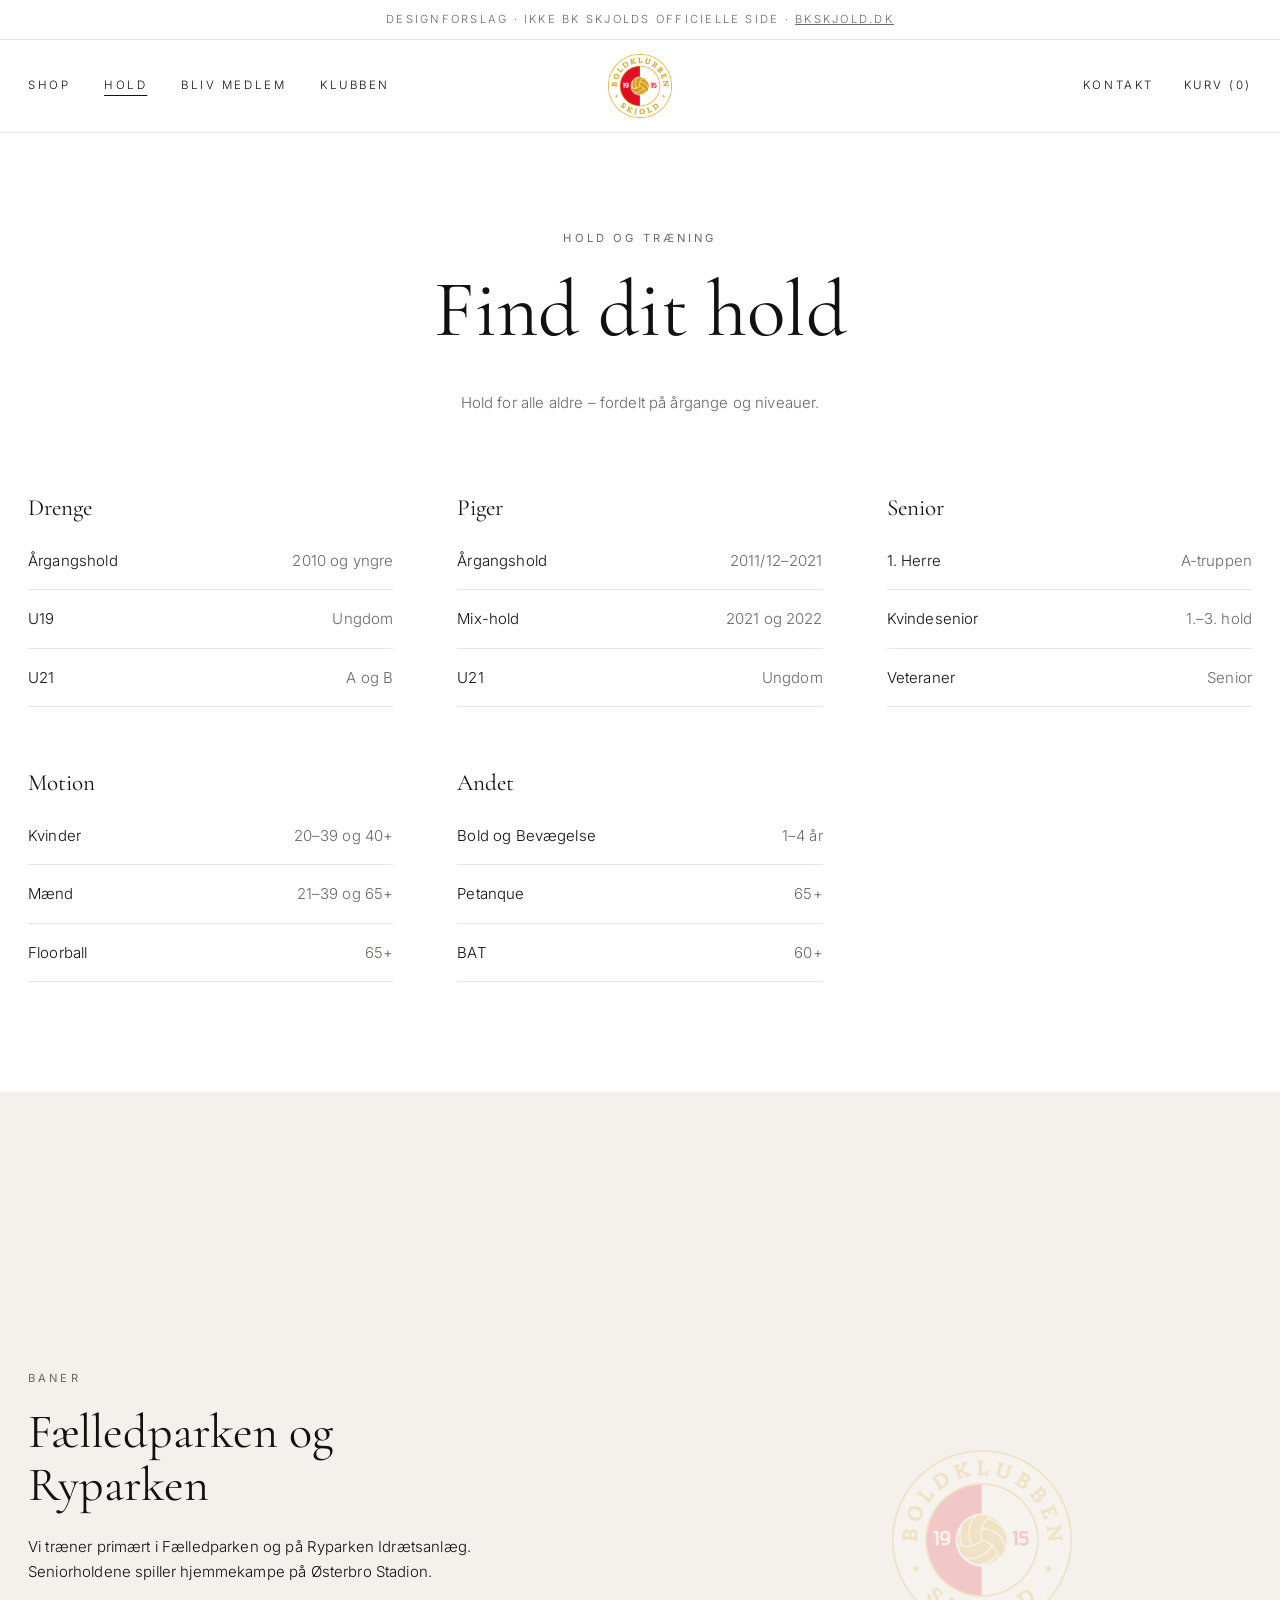
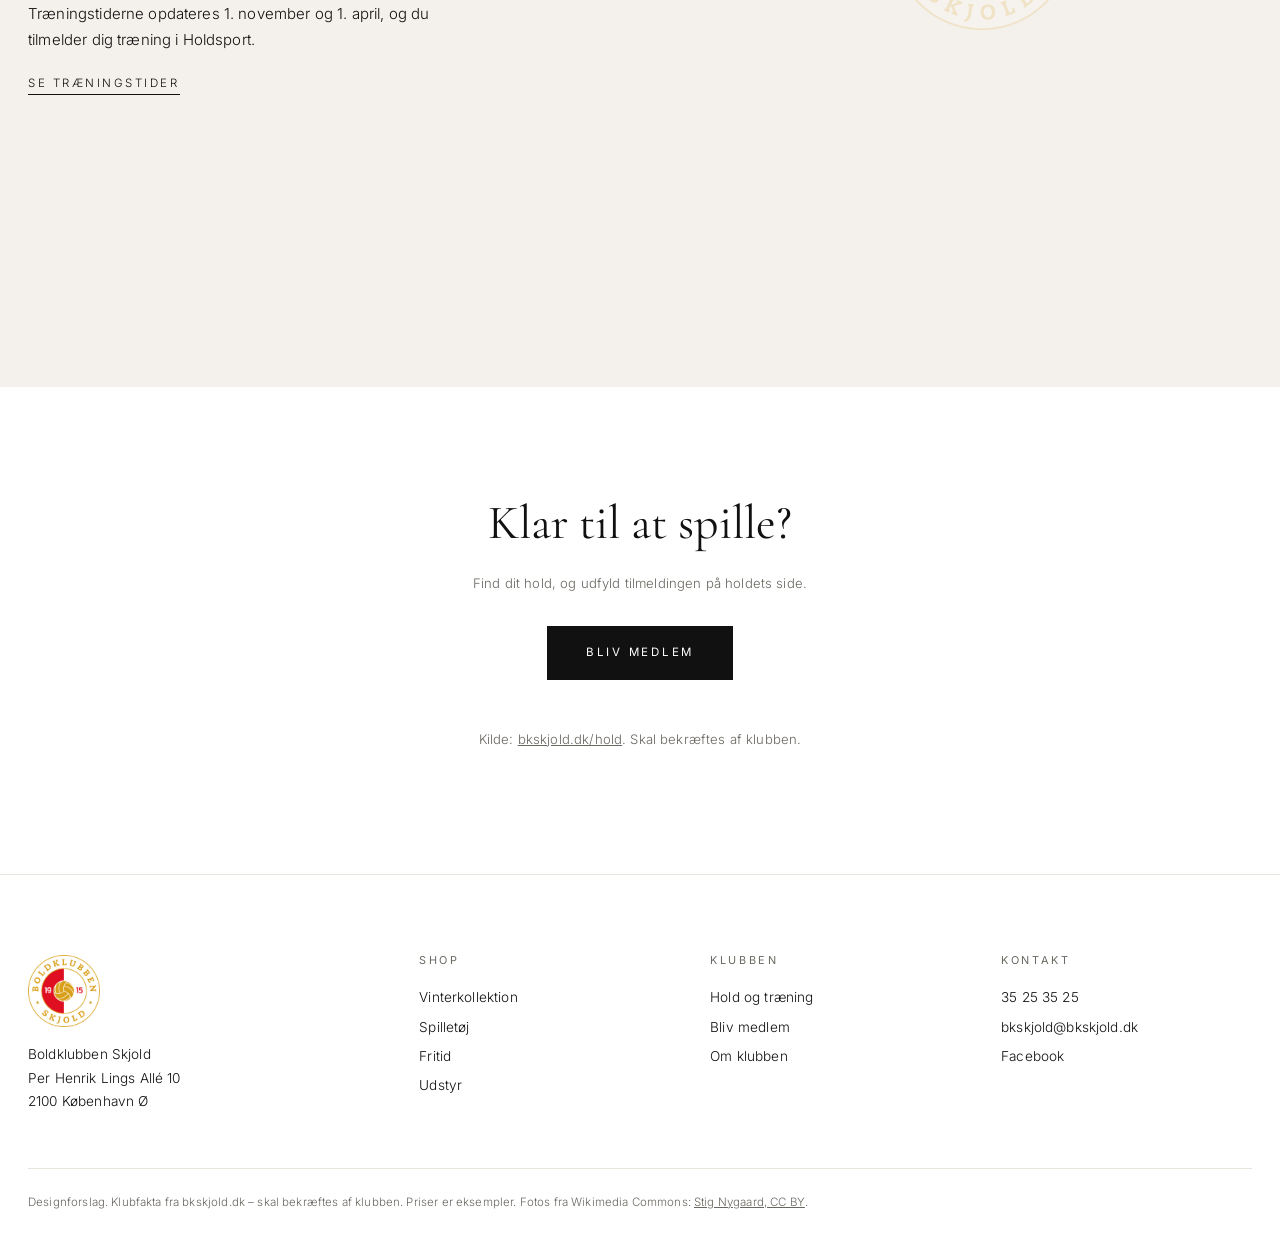
==== commit 90eae660: "Nyt lyst og eksklusivt design - Helt nyt udtryk: hvidt med serif-overskrifter (Cormorant Garamond), " ====
--- a/hold/index.html
+++ b/hold/index.html
@@ -11,39 +11,40 @@
 <body data-side="hold" data-rod="../">
   <main>
     <div class="sidetop wrap">
-      <h1>Hold og træning</h1>
-      <p>Hold for alle aldre – fordelt på årgange og niveauer. Vi træner primært i Fælledparken og Ryparken.</p>
+      <span class="overtitel">Hold og træning</span>
+      <h1>Find dit hold</h1>
+      <p>Hold for alle aldre – fordelt på årgange og niveauer.</p>
     </div>
 
-    <section class="blok" style="padding-top:24px">
+    <section class="blok" style="padding-top:40px">
       <div class="wrap kolonner">
-        <div><h3>Drenge</h3><ul class="liste"><li><span>Årgangshold</span><span>2010 og yngre</span></li><li><span>U19</span><span></span></li><li><span>U21</span><span>A og B</span></li></ul></div>
-        <div><h3>Piger</h3><ul class="liste"><li><span>Årgangshold</span><span>2011/12–2021</span></li><li><span>Mix-hold</span><span>2021 og 2022</span></li><li><span>U21</span><span></span></li></ul></div>
-        <div><h3>Senior</h3><ul class="liste"><li><span>1. Herre</span><span>A-truppen</span></li><li><span>Kvindesenior</span><span>1.–3. hold</span></li><li><span>Veteraner</span><span></span></li></ul></div>
+        <div><h3>Drenge</h3><ul class="liste"><li><span>Årgangshold</span><span>2010 og yngre</span></li><li><span>U19</span><span>Ungdom</span></li><li><span>U21</span><span>A og B</span></li></ul></div>
+        <div><h3>Piger</h3><ul class="liste"><li><span>Årgangshold</span><span>2011/12–2021</span></li><li><span>Mix-hold</span><span>2021 og 2022</span></li><li><span>U21</span><span>Ungdom</span></li></ul></div>
+        <div><h3>Senior</h3><ul class="liste"><li><span>1. Herre</span><span>A-truppen</span></li><li><span>Kvindesenior</span><span>1.–3. hold</span></li><li><span>Veteraner</span><span>Senior</span></li></ul></div>
         <div><h3>Motion</h3><ul class="liste"><li><span>Kvinder</span><span>20–39 og 40+</span></li><li><span>Mænd</span><span>21–39 og 65+</span></li><li><span>Floorball</span><span>65+</span></li></ul></div>
         <div><h3>Andet</h3><ul class="liste"><li><span>Bold og Bevægelse</span><span>1–4 år</span></li><li><span>Petanque</span><span>65+</span></li><li><span>BAT</span><span>60+</span></li></ul></div>
       </div>
     </section>
 
-    <section class="blok graa">
-      <div class="wrap split">
-        <div class="foto" data-foto-navn="hold" data-bredde="1200" data-alt="Spillere samlet på banen"></div>
-        <div>
-          <span class="etiket">Baner</span>
+    <section class="blok sand">
+      <div class="wrap split omvendt">
+        <div class="foto" data-foto="faelledparken" data-bredde="1400" data-alt="Fælledparken set fra luften"></div>
+        <div class="tekstdel">
+          <span class="overtitel">Baner</span>
           <h2>Fælledparken og Ryparken</h2>
           <p>Vi træner primært i Fælledparken og på Ryparken Idrætsanlæg. Seniorholdene spiller hjemmekampe på Østerbro Stadion.</p>
-          <p>Træningstiderne opdateres to gange om året – 1. november og 1. april – og du tilmelder dig træning i Holdsport.</p>
-          <a class="knap kant" href="https://www.bkskjold.dk/om-os/baner-traeningstider">Se træningstider</a>
+          <p>Træningstiderne opdateres 1. november og 1. april, og du tilmelder dig træning i Holdsport.</p>
+          <p><a class="link" href="https://www.bkskjold.dk/om-os/baner-traeningstider">Se træningstider</a></p>
         </div>
       </div>
     </section>
 
     <section class="blok">
-      <div class="wrap" style="text-align:center">
+      <div class="smal">
         <h2>Klar til at spille?</h2>
-        <p class="lille" style="margin:0 auto 20px;max-width:46ch">Find dit hold på holdoversigten, og udfyld tilmeldingen på holdets side.</p>
+        <p class="lille" style="margin-bottom:32px">Find dit hold, og udfyld tilmeldingen på holdets side.</p>
         <a class="knap" href="../medlem/">Bliv medlem</a>
-        <p class="lille" style="margin-top:28px">Kilde: <a href="https://www.bkskjold.dk/hold">bkskjold.dk/hold</a> og <a href="https://www.bkskjold.dk/om-os/baner-traeningstider">Baner &amp; træningstider</a>. Skal bekræftes af klubben.</p>
+        <p class="lille" style="margin-top:48px">Kilde: <a href="https://www.bkskjold.dk/hold">bkskjold.dk/hold</a>. Skal bekræftes af klubben.</p>
       </div>
     </section>
   </main>
--- a/css/style.css
+++ b/css/style.css
@@ -1,145 +1,163 @@
-/* BK Skjold – designforslag. Enkelt og luftigt: hvidt, sort og et strejf af klubrød. */
+/* BK Skjold – designforslag. Lyst og eksklusivt: hvidt, sort og luft. Logoet er den eneste farve. */
 
 :root {
-  --sort: #141414;
-  --graa-1: #5f5f5f;
-  --graa-2: #e9e7e3;
-  --graa-3: #f5f4f1;
+  --sort: #111111;
+  --graa: #6b6862;
+  --linje: #e8e5df;
+  --sand: #f4f1ec;
   --hvid: #ffffff;
-  --roed: #c8102e; /* kun som lille accent */
-  --font: 'Inter', system-ui, -apple-system, 'Segoe UI', Roboto, 'Helvetica Neue', Arial, sans-serif;
-  --bredde: 1240px;
+  --serif: 'Cormorant Garamond', 'Times New Roman', Georgia, serif;
+  --sans: 'Inter', system-ui, -apple-system, 'Segoe UI', Roboto, 'Helvetica Neue', Arial, sans-serif;
+  --bredde: 1280px;
 }
 
 * { box-sizing: border-box; }
 html { -webkit-text-size-adjust: 100%; }
-body { margin: 0; font-family: var(--font); color: var(--sort); background: var(--hvid); line-height: 1.6; font-size: 16px; }
+body { margin: 0; font-family: var(--sans); font-weight: 300; color: var(--sort); background: var(--hvid); line-height: 1.7; font-size: 15px; letter-spacing: 0.01em; }
 img { max-width: 100%; display: block; }
 a { color: inherit; }
-h1, h2, h3 { font-weight: 600; line-height: 1.15; margin: 0 0 0.5em; letter-spacing: -0.02em; }
-h1 { font-size: clamp(2rem, 5vw, 3.4rem); }
-h2 { font-size: clamp(1.5rem, 3vw, 2.1rem); }
-h3 { font-size: 1.05rem; letter-spacing: 0; }
-p { margin: 0 0 1em; }
-.wrap { max-width: var(--bredde); margin: 0 auto; padding: 0 20px; }
-.lille { font-size: 0.85rem; color: var(--graa-1); }
-.etiket { font-size: 0.75rem; text-transform: uppercase; letter-spacing: 0.14em; color: var(--graa-1); margin-bottom: 10px; display: block; }
+h1, h2, h3 { font-family: var(--serif); font-weight: 400; line-height: 1.1; margin: 0 0 0.45em; letter-spacing: 0; }
+h1 { font-size: clamp(2.6rem, 6.5vw, 5rem); }
+h2 { font-size: clamp(2rem, 4vw, 3rem); }
+h3 { font-size: 1.45rem; }
+p { margin: 0 0 1.1em; }
+strong { font-weight: 500; }
+.wrap { max-width: var(--bredde); margin: 0 auto; padding: 0 28px; }
+.smal { max-width: 640px; margin: 0 auto; text-align: center; }
+.lille { font-size: 0.82rem; color: var(--graa); }
+.overtitel { display: block; font-family: var(--sans); font-size: 0.7rem; font-weight: 400; text-transform: uppercase; letter-spacing: 0.28em; color: var(--graa); margin-bottom: 18px; }
 
-/* Topbar med besked */
-.besked { background: var(--sort); color: #fff; text-align: center; font-size: 0.8rem; padding: 8px 16px; letter-spacing: 0.02em; }
-.besked a { color: #fff; }
+/* Topbesked */
+.besked { text-align: center; font-size: 0.7rem; letter-spacing: 0.2em; text-transform: uppercase; padding: 10px 16px; border-bottom: 1px solid var(--linje); color: var(--graa); }
+.besked a { color: var(--graa); }
 
 /* Header: menu – logo – kurv */
-.header { position: sticky; top: 0; z-index: 40; background: rgba(255, 255, 255, 0.96); backdrop-filter: blur(8px); border-bottom: 1px solid var(--graa-2); }
-.header .wrap { display: grid; grid-template-columns: 1fr auto 1fr; align-items: center; min-height: 76px; }
-.header nav { display: flex; gap: 26px; }
-.header nav a { text-decoration: none; font-size: 0.92rem; padding: 6px 0; border-bottom: 1px solid transparent; }
-.header nav a:hover, .header nav a.aktiv { border-color: var(--sort); }
-.header .logo img { width: 54px; height: 54px; }
-.header .hoejre { display: flex; justify-content: flex-end; gap: 22px; align-items: center; }
-.header .hoejre a, .kurv-knap { font: inherit; font-size: 0.92rem; text-decoration: none; background: none; border: 0; cursor: pointer; color: inherit; padding: 6px 0; }
-.kurv-antal { display: inline-grid; place-items: center; min-width: 20px; height: 20px; border-radius: 10px; background: var(--sort); color: #fff; font-size: 0.72rem; margin-left: 4px; padding: 0 6px; }
-.menu-knap { display: none; background: none; border: 0; font: inherit; cursor: pointer; padding: 6px 0; }
-@media (max-width: 860px) {
-  .header nav { display: none; position: absolute; top: 100%; left: 0; right: 0; background: #fff; flex-direction: column; gap: 0; padding: 8px 20px 18px; border-bottom: 1px solid var(--graa-2); }
+.header { position: sticky; top: 0; z-index: 40; background: rgba(255, 255, 255, 0.97); border-bottom: 1px solid var(--linje); }
+.header .wrap { display: grid; grid-template-columns: 1fr auto 1fr; align-items: center; min-height: 92px; }
+.header nav { display: flex; gap: 34px; }
+.header nav a, .header .hoejre a, .kurv-knap, .menu-knap {
+  font: inherit; font-size: 0.72rem; text-transform: uppercase; letter-spacing: 0.22em; text-decoration: none;
+  background: none; border: 0; color: inherit; cursor: pointer; padding: 6px 0;
+}
+.header nav a.aktiv, .header nav a:hover { text-decoration: underline; text-underline-offset: 6px; }
+.header .logo img { width: 64px; height: 64px; }
+.header .hoejre { display: flex; justify-content: flex-end; gap: 30px; align-items: center; }
+.menu-knap { display: none; justify-self: start; }
+@media (max-width: 900px) {
+  .header .wrap { min-height: 76px; }
+  .header .logo img { width: 52px; height: 52px; }
+  .header nav { display: none; position: absolute; top: 100%; left: 0; right: 0; background: #fff; flex-direction: column; gap: 0; padding: 12px 28px 22px; border-bottom: 1px solid var(--linje); }
   .header nav.aaben { display: flex; }
-  .header nav a { padding: 12px 0; border-bottom: 1px solid var(--graa-2); }
-  .menu-knap { display: block; justify-self: start; }
+  .header nav a { padding: 14px 0; border-bottom: 1px solid var(--linje); }
+  .menu-knap { display: block; }
   .header .hoejre .skjul-mobil { display: none; }
 }
 
 /* Knapper */
-.knap { display: inline-block; padding: 14px 28px; font: inherit; font-size: 0.92rem; font-weight: 500; text-decoration: none; border: 1px solid var(--sort); background: var(--sort); color: #fff; cursor: pointer; transition: background 0.15s, color 0.15s; }
-.knap:hover { background: #fff; color: var(--sort); }
-.knap.lys { background: #fff; color: var(--sort); border-color: #fff; }
-.knap.lys:hover { background: transparent; color: #fff; }
+.knap {
+  display: inline-block; padding: 16px 38px; font: inherit; font-size: 0.72rem; font-weight: 400; text-transform: uppercase; letter-spacing: 0.24em;
+  text-decoration: none; border: 1px solid var(--sort); background: var(--sort); color: #fff; cursor: pointer; transition: background 0.2s, color 0.2s;
+}
+.knap:hover { background: transparent; color: var(--sort); }
+.knap.hvid { background: #fff; color: var(--sort); border-color: #fff; }
+.knap.hvid:hover { background: transparent; color: #fff; }
 .knap.kant { background: transparent; color: var(--sort); }
 .knap.kant:hover { background: var(--sort); color: #fff; }
 .knap.fuld { width: 100%; text-align: center; }
+.link { font-size: 0.72rem; text-transform: uppercase; letter-spacing: 0.22em; text-decoration: none; border-bottom: 1px solid var(--sort); padding-bottom: 4px; }
 
-/* Billeder (stockfotos) – rolig grå baggrund, mens de indlæses */
-.foto { background: var(--graa-3) center / cover no-repeat; }
+/* Billeder. Mangler et billede, vises en lys flade med logoet. */
+.foto { position: relative; background: var(--sand); overflow: hidden; }
 .foto img { width: 100%; height: 100%; object-fit: cover; }
+.foto.mangler::after { content: ''; position: absolute; inset: 0; background: url('../img/logo.png') center / min(34%, 180px) no-repeat; opacity: 0.18; }
 
-/* Hero i fuld bredde */
-.hero { position: relative; height: min(78vh, 720px); min-height: 440px; color: #fff; }
-.hero .foto { position: absolute; inset: 0; }
-.hero::after { content: ''; position: absolute; inset: 0; background: linear-gradient(180deg, rgba(0, 0, 0, 0) 35%, rgba(0, 0, 0, 0.55) 100%); }
-.hero .tekst { position: absolute; z-index: 1; left: 0; right: 0; bottom: 56px; }
-.hero h1 { max-width: 15ch; }
-.hero p { max-width: 42ch; font-size: 1.08rem; opacity: 0.95; }
+/* Hero */
+.hero { position: relative; height: min(86vh, 820px); min-height: 480px; }
+.hero > .foto { position: absolute; inset: 0; }
+.hero .tekst { position: absolute; inset: 0; display: flex; flex-direction: column; align-items: center; justify-content: flex-end; text-align: center; padding: 0 28px 72px; }
+.hero.har-billede .tekst { color: #fff; background: linear-gradient(180deg, rgba(0, 0, 0, 0) 45%, rgba(0, 0, 0, 0.45) 100%); }
+.hero.har-billede .overtitel { color: rgba(255, 255, 255, 0.85); }
+.hero:not(.har-billede) .knap.hvid { background: var(--sort); color: #fff; border-color: var(--sort); }
+.hero h1 { max-width: 14ch; }
 
 /* Sektioner */
-section.blok { padding: 80px 0; }
-section.blok.graa { background: var(--graa-3); }
-.sektionshoved { display: flex; justify-content: space-between; align-items: flex-end; gap: 16px; margin-bottom: 28px; flex-wrap: wrap; }
-.sektionshoved h2 { margin: 0; }
-.sektionshoved a { font-size: 0.92rem; }
+section.blok { padding: 110px 0; }
+section.blok.sand { background: var(--sand); }
+.sektionshoved { text-align: center; margin-bottom: 56px; }
+.sektionshoved p { color: var(--graa); max-width: 52ch; margin: 0 auto; }
+
+/* Produkter */
+.produkter { display: grid; gap: 56px 28px; grid-template-columns: repeat(4, 1fr); }
+@media (max-width: 1050px) { .produkter { grid-template-columns: repeat(3, 1fr); } }
+@media (max-width: 720px) { .produkter { grid-template-columns: repeat(2, 1fr); gap: 40px 16px; } }
+.produkt { text-align: center; }
+.produkt .foto { aspect-ratio: 4 / 5; margin-bottom: 18px; }
+.produkt .foto.mangler::after { opacity: 0.5; background-size: 30%; }
+.produkt .maerkat { position: absolute; z-index: 1; top: 14px; left: 14px; font-size: 0.62rem; text-transform: uppercase; letter-spacing: 0.22em; background: #fff; padding: 4px 10px; }
+.produkt h3 { font-size: 1.3rem; margin-bottom: 2px; }
+.produkt .besk { font-size: 0.8rem; color: var(--graa); min-height: 2.6em; margin-bottom: 6px; }
+.produkt .pris { font-size: 0.85rem; letter-spacing: 0.08em; margin-bottom: 14px; }
+.produkt .valg { display: flex; gap: 8px; justify-content: center; }
+.produkt select { font: inherit; font-size: 0.75rem; padding: 10px 8px; border: 1px solid var(--linje); background: #fff; min-width: 0; flex: 0 1 110px; }
+.produkt .knap { padding: 10px 16px; font-size: 0.65rem; }
+
+.filtre { display: flex; gap: 30px; justify-content: center; flex-wrap: wrap; margin-bottom: 56px; }
+.filtre button { font: inherit; font-size: 0.72rem; text-transform: uppercase; letter-spacing: 0.22em; background: none; border: 0; padding: 6px 0; cursor: pointer; color: var(--graa); }
+.filtre button[aria-pressed='true'] { color: var(--sort); text-decoration: underline; text-underline-offset: 8px; }
+
+/* Billede + tekst */
+.split { display: grid; grid-template-columns: 1.1fr 1fr; gap: 90px; align-items: center; }
+.split.omvendt > .foto { order: 2; }
+.split .foto { aspect-ratio: 4 / 5; }
+.split .tekstdel { max-width: 460px; }
+@media (max-width: 860px) { .split { grid-template-columns: 1fr; gap: 40px; } .split.omvendt > .foto { order: 0; } .split .foto { aspect-ratio: 4 / 3; } }
 
 /* Tre indgange */
-.indgange { display: grid; gap: 20px; grid-template-columns: repeat(3, 1fr); }
-.indgang { text-decoration: none; display: block; }
-.indgang .foto { aspect-ratio: 4 / 5; margin-bottom: 14px; overflow: hidden; }
-.indgang .foto img { transition: transform 0.5s; }
+.indgange { display: grid; gap: 28px; grid-template-columns: repeat(3, 1fr); }
+.indgang { text-decoration: none; text-align: center; }
+.indgang .foto { aspect-ratio: 3 / 4; margin-bottom: 22px; }
+.indgang .foto img { transition: transform 0.8s; }
 .indgang:hover .foto img { transform: scale(1.03); }
-.indgang h3 { margin-bottom: 2px; }
-@media (max-width: 760px) { .indgange { grid-template-columns: 1fr; } .indgang .foto { aspect-ratio: 16 / 10; } }
+@media (max-width: 760px) { .indgange { grid-template-columns: 1fr; } .indgang .foto { aspect-ratio: 4 / 3; } }
 
-/* Billede + tekst */
-.split { display: grid; grid-template-columns: 1fr 1fr; gap: 56px; align-items: center; }
-.split .foto { aspect-ratio: 4 / 5; }
-@media (max-width: 760px) { .split { grid-template-columns: 1fr; gap: 28px; } .split .foto { aspect-ratio: 16 / 11; } }
+/* Lister */
+.liste { list-style: none; padding: 0; margin: 0; }
+.liste li { display: flex; justify-content: space-between; gap: 20px; padding: 16px 0; border-bottom: 1px solid var(--linje); }
+.liste li span:last-child { color: var(--graa); text-align: right; }
+.kolonner { display: grid; gap: 64px; grid-template-columns: repeat(auto-fit, minmax(260px, 1fr)); }
+.trin { list-style: none; counter-reset: t; padding: 0; margin: 0; }
+.trin li { counter-increment: t; padding: 20px 0 20px 56px; border-bottom: 1px solid var(--linje); position: relative; }
+.trin li::before { content: counter(t, decimal-leading-zero); position: absolute; left: 0; top: 18px; font-family: var(--serif); font-size: 1.6rem; color: var(--graa); }
 
-/* Produkter */
-.produkter { display: grid; gap: 32px 20px; grid-template-columns: repeat(4, 1fr); }
-@media (max-width: 1000px) { .produkter { grid-template-columns: repeat(3, 1fr); } }
-@media (max-width: 700px) { .produkter { grid-template-columns: repeat(2, 1fr); gap: 24px 14px; } }
-.produkt .foto { aspect-ratio: 1 / 1.15; margin-bottom: 12px; position: relative; overflow: hidden; }
-.produkt .maerkat { position: absolute; top: 10px; left: 10px; background: #fff; font-size: 0.72rem; padding: 3px 8px; letter-spacing: 0.06em; text-transform: uppercase; }
-.produkt h3 { font-weight: 500; margin-bottom: 2px; }
-.produkt .pris { color: var(--graa-1); margin-bottom: 10px; }
-.produkt .valg { display: flex; gap: 8px; }
-.produkt select { flex: 1; min-width: 0; font: inherit; font-size: 0.85rem; padding: 9px 8px; border: 1px solid var(--graa-2); background: #fff; }
-.produkt .knap { padding: 9px 14px; font-size: 0.85rem; }
+/* Sidetop */
+.sidetop { padding: 96px 0 40px; text-align: center; }
+.sidetop p { color: var(--graa); max-width: 54ch; margin: 0 auto; }
 
-.filtre { display: flex; gap: 8px; flex-wrap: wrap; margin-bottom: 28px; }
-.filtre button { font: inherit; font-size: 0.88rem; padding: 8px 16px; border: 1px solid var(--graa-2); background: #fff; cursor: pointer; }
-.filtre button[aria-pressed='true'] { background: var(--sort); border-color: var(--sort); color: #fff; }
-
-/* Kurv (skuffe fra højre) */
+/* Kurv */
 .kurv { position: fixed; inset: 0; z-index: 60; display: none; }
 .kurv.aaben { display: block; }
-.kurv .slør { position: absolute; inset: 0; background: rgba(0, 0, 0, 0.35); }
-.kurv .panel { position: absolute; top: 0; right: 0; bottom: 0; width: min(420px, 100%); background: #fff; display: flex; flex-direction: column; }
-.kurv .top { display: flex; justify-content: space-between; align-items: center; padding: 20px; border-bottom: 1px solid var(--graa-2); }
-.kurv .top button { background: none; border: 0; font-size: 1.4rem; cursor: pointer; }
-.kurv .linjer { flex: 1; overflow-y: auto; padding: 8px 20px; }
-.kurv .linje { display: grid; grid-template-columns: 64px 1fr auto; gap: 12px; align-items: center; padding: 12px 0; border-bottom: 1px solid var(--graa-2); }
-.kurv .linje .foto { width: 64px; height: 72px; }
-.kurv .linje button { background: none; border: 0; color: var(--graa-1); cursor: pointer; font: inherit; font-size: 0.8rem; text-decoration: underline; }
-.kurv .bund { padding: 20px; border-top: 1px solid var(--graa-2); }
-.kurv .total { display: flex; justify-content: space-between; font-weight: 600; margin-bottom: 14px; }
-
-/* Lister og tabeller */
-.liste { list-style: none; padding: 0; margin: 0; border-top: 1px solid var(--graa-2); }
-.liste li { display: flex; justify-content: space-between; gap: 16px; padding: 14px 0; border-bottom: 1px solid var(--graa-2); }
-.liste li span:last-child { color: var(--graa-1); text-align: right; }
-.trin { counter-reset: t; list-style: none; padding: 0; margin: 0; }
-.trin li { counter-increment: t; padding: 16px 0 16px 48px; border-bottom: 1px solid var(--graa-2); position: relative; }
-.trin li::before { content: counter(t); position: absolute; left: 0; top: 14px; width: 30px; height: 30px; border: 1px solid var(--sort); border-radius: 50%; display: grid; place-items: center; font-size: 0.85rem; }
-
-.kolonner { display: grid; gap: 48px; grid-template-columns: repeat(auto-fit, minmax(260px, 1fr)); }
-
-/* Sidehoved på undersider */
-.sidetop { padding: 64px 0 24px; text-align: center; }
-.sidetop p { max-width: 56ch; margin: 0 auto; color: var(--graa-1); }
+.kurv .slør { position: absolute; inset: 0; background: rgba(17, 17, 17, 0.3); }
+.kurv .panel { position: absolute; top: 0; right: 0; bottom: 0; width: min(440px, 100%); background: #fff; display: flex; flex-direction: column; }
+.kurv .top { display: flex; justify-content: space-between; align-items: center; padding: 26px 28px; border-bottom: 1px solid var(--linje); }
+.kurv .top h2 { font-size: 1.8rem; margin: 0; }
+.kurv .top button { background: none; border: 0; font-size: 1.6rem; font-weight: 300; cursor: pointer; }
+.kurv .linjer { flex: 1; overflow-y: auto; padding: 8px 28px; }
+.kurv .linje { display: grid; grid-template-columns: 72px 1fr auto; gap: 16px; align-items: center; padding: 18px 0; border-bottom: 1px solid var(--linje); }
+.kurv .linje .foto { width: 72px; height: 90px; }
+.kurv .linje button { background: none; border: 0; padding: 0; color: var(--graa); cursor: pointer; font: inherit; font-size: 0.75rem; text-decoration: underline; }
+.kurv .bund { padding: 24px 28px; border-top: 1px solid var(--linje); }
+.kurv .total { display: flex; justify-content: space-between; margin-bottom: 18px; font-size: 0.85rem; letter-spacing: 0.08em; text-transform: uppercase; }
 
 /* Footer */
-footer { border-top: 1px solid var(--graa-2); padding: 56px 0 40px; font-size: 0.9rem; }
-footer .wrap { display: grid; gap: 32px; grid-template-columns: 1.4fr 1fr 1fr 1fr; }
-footer h3 { font-size: 0.75rem; text-transform: uppercase; letter-spacing: 0.14em; color: var(--graa-1); font-weight: 500; }
-footer a { text-decoration: none; display: block; padding: 2px 0; }
+footer { border-top: 1px solid var(--linje); padding: 80px 0 48px; font-size: 0.85rem; }
+footer .wrap { display: grid; gap: 40px; grid-template-columns: 1.4fr 1fr 1fr 1fr; }
+footer h3 { font-family: var(--sans); font-size: 0.68rem; text-transform: uppercase; letter-spacing: 0.24em; color: var(--graa); font-weight: 400; margin-bottom: 16px; }
+footer a { text-decoration: none; display: block; padding: 3px 0; }
 footer a:hover { text-decoration: underline; }
-footer .logo-fod { width: 64px; margin-bottom: 12px; }
-footer .kilder { grid-column: 1 / -1; color: var(--graa-1); font-size: 0.78rem; border-top: 1px solid var(--graa-2); padding-top: 20px; }
+footer .logo-fod { width: 72px; margin-bottom: 16px; }
+footer .kilder { grid-column: 1 / -1; color: var(--graa); font-size: 0.72rem; border-top: 1px solid var(--linje); padding-top: 24px; margin: 0; }
+footer .kilder a { display: inline; text-decoration: underline; }
 @media (max-width: 760px) { footer .wrap { grid-template-columns: 1fr 1fr; } }
+
+.produkter.tre { grid-template-columns: repeat(3, 1fr); max-width: 1040px; margin: 0 auto; }
+@media (max-width: 720px) { .produkter.tre { grid-template-columns: 1fr 1fr; } }
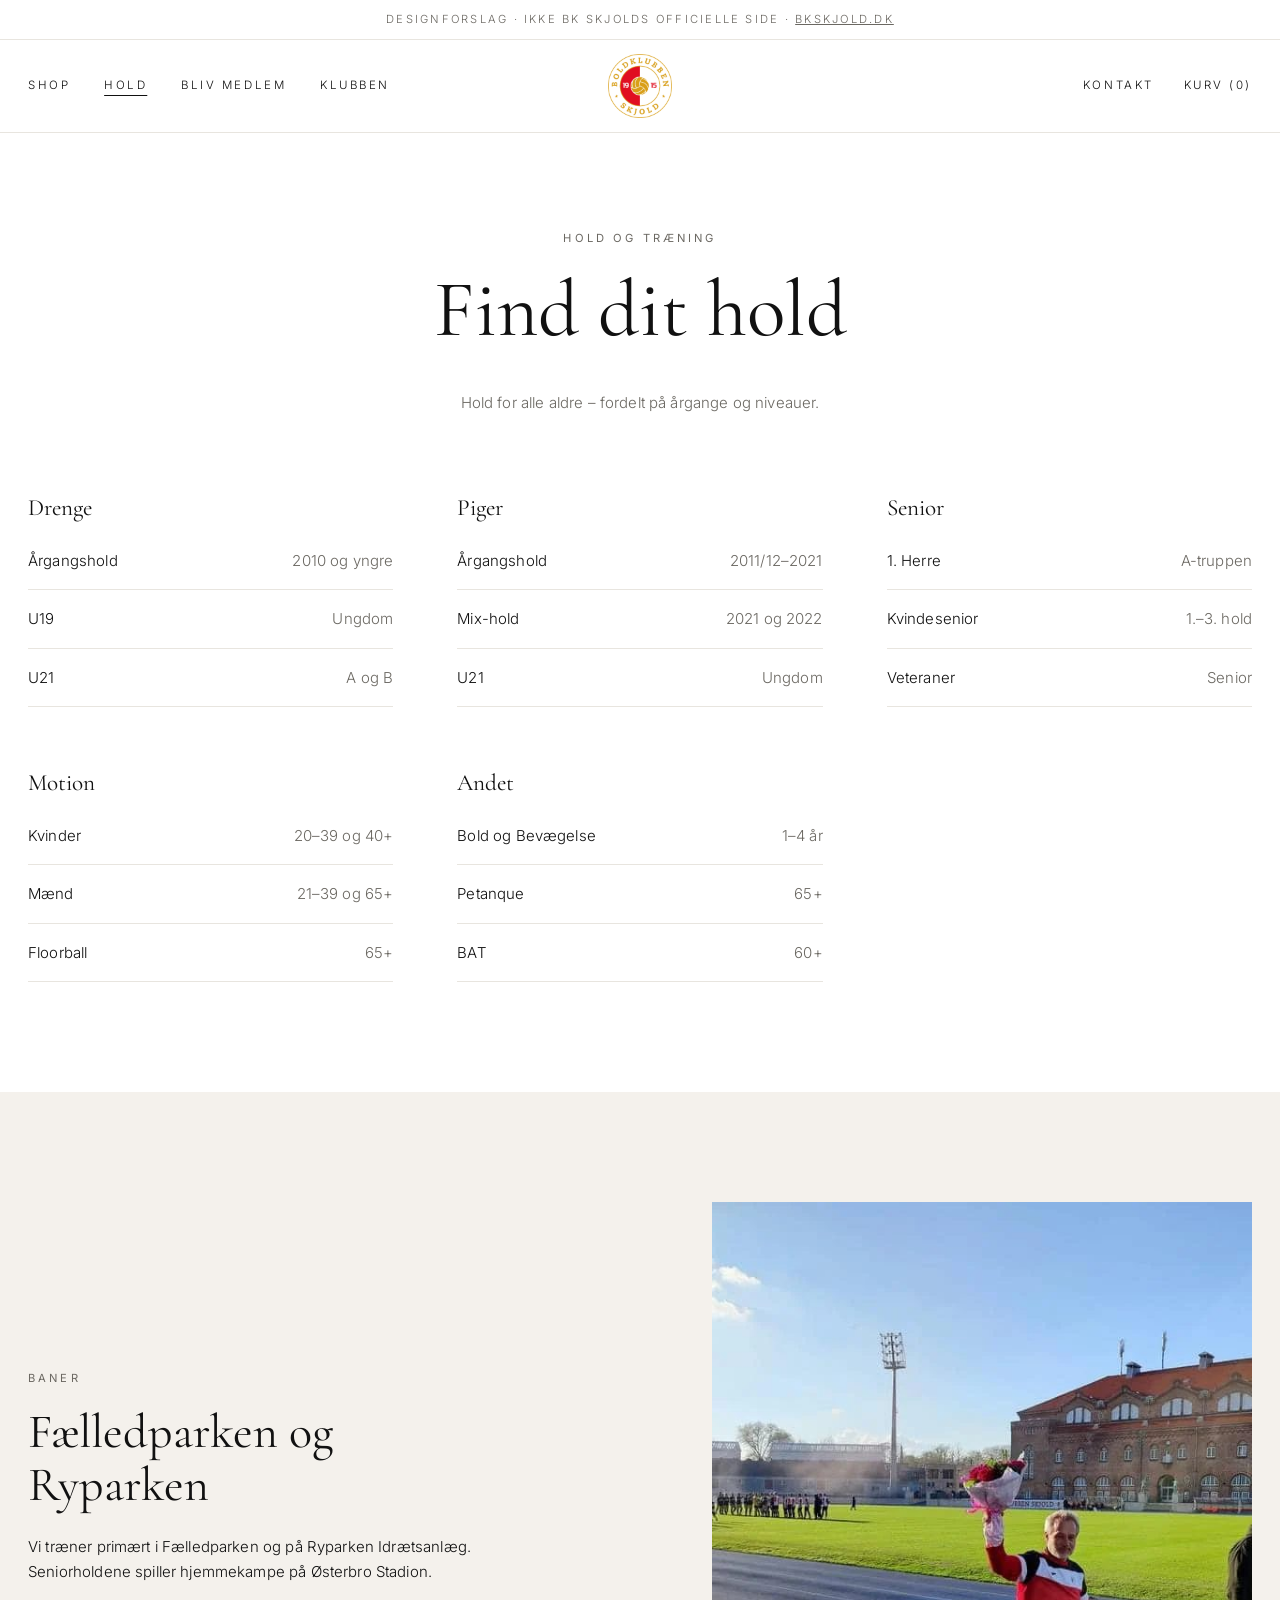
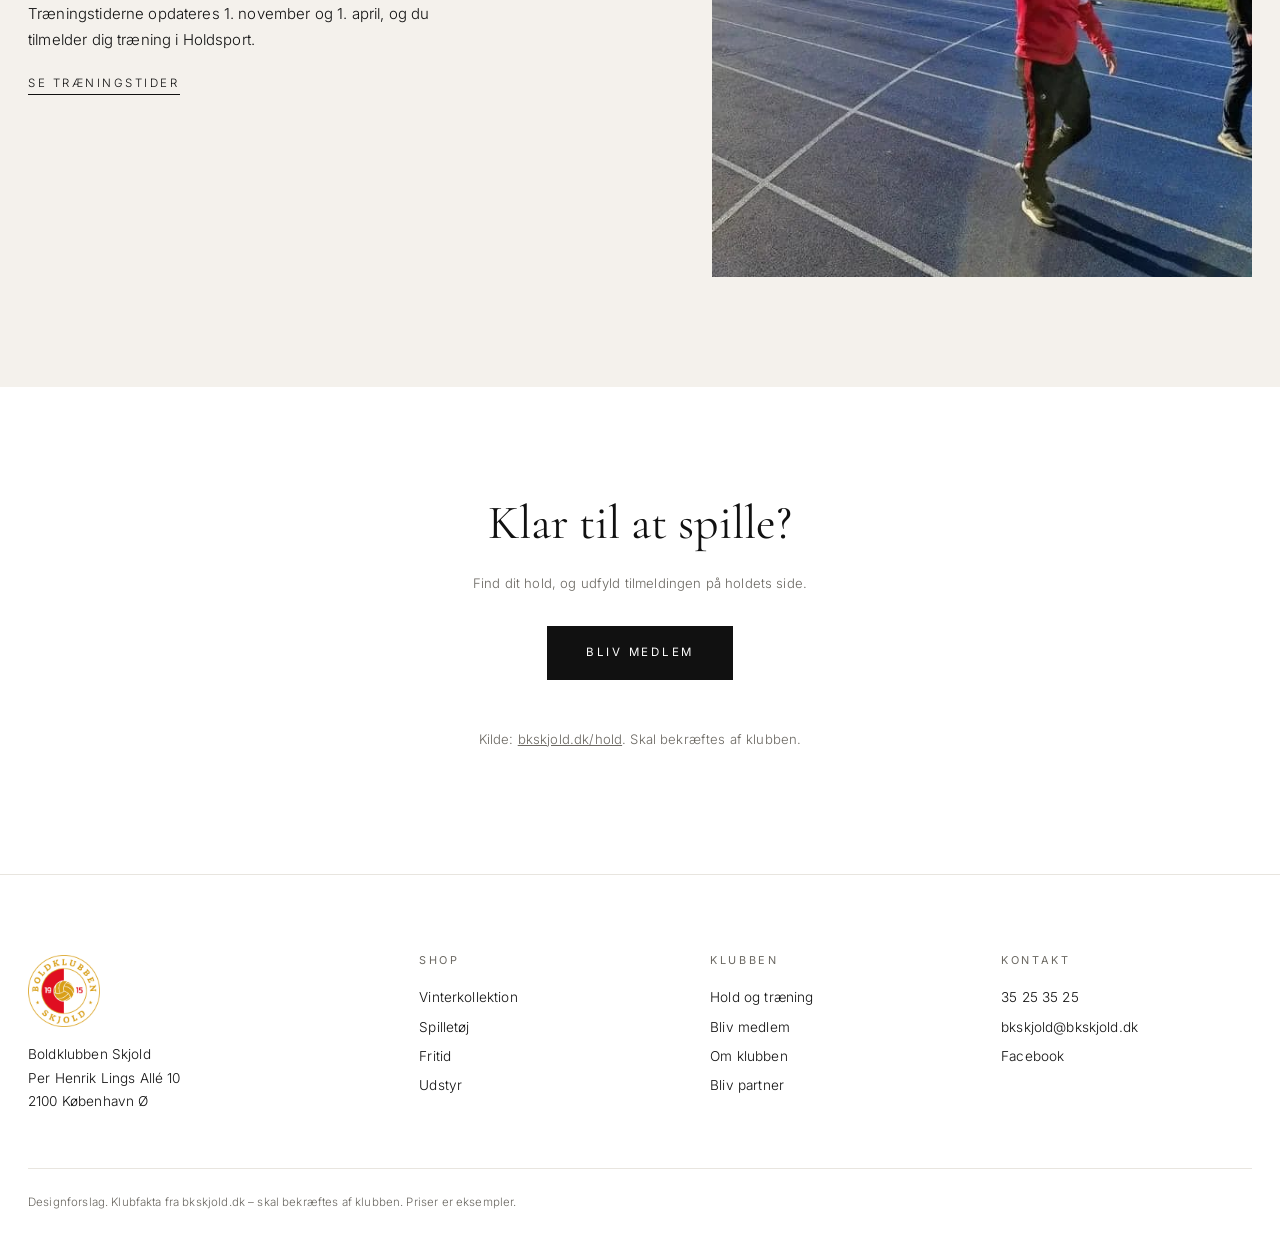
==== commit 911adf31: "Klubbens egne fotos og Årets fodboldklub 2025 Erstatter Wikimedia-fotos med klubbens egne billeder i" ====
--- a/hold/index.html
+++ b/hold/index.html
@@ -28,7 +28,7 @@
 
     <section class="blok sand">
       <div class="wrap split omvendt">
-        <div class="foto" data-foto="faelledparken" data-bredde="1400" data-alt="Fælledparken set fra luften"></div>
+        <div class="foto" data-foto="stadion" data-alt="Østerbro Stadion"></div>
         <div class="tekstdel">
           <span class="overtitel">Baner</span>
           <h2>Fælledparken og Ryparken</h2>
--- a/css/style.css
+++ b/css/style.css
@@ -83,6 +83,10 @@
 /* Sektioner */
 section.blok { padding: 110px 0; }
 section.blok.sand { background: var(--sand); }
+.aarets { text-align: center; padding: 72px 0; border-bottom: 1px solid var(--linje); }
+.aarets .aarets-titel { font-family: var(--serif); font-size: clamp(2.4rem, 6vw, 4.6rem); line-height: 1; margin: 14px 0 22px; }
+.aarets .aarets-titel span { font-style: italic; }
+.aarets p:last-child { color: var(--graa); max-width: 52ch; margin: 0 auto; }
 .sektionshoved { text-align: center; margin-bottom: 56px; }
 .sektionshoved p { color: var(--graa); max-width: 52ch; margin: 0 auto; }
 
@@ -125,9 +129,29 @@
 .liste li { display: flex; justify-content: space-between; gap: 20px; padding: 16px 0; border-bottom: 1px solid var(--linje); }
 .liste li span:last-child { color: var(--graa); text-align: right; }
 .kolonner { display: grid; gap: 64px; grid-template-columns: repeat(auto-fit, minmax(260px, 1fr)); }
+.kolonner.fire { grid-template-columns: repeat(4, 1fr); gap: 40px; }
+@media (max-width: 1000px) { .kolonner.fire { grid-template-columns: repeat(2, 1fr); } }
+@media (max-width: 600px) { .kolonner.fire { grid-template-columns: 1fr; } }
 .trin { list-style: none; counter-reset: t; padding: 0; margin: 0; }
-.trin li { counter-increment: t; padding: 20px 0 20px 56px; border-bottom: 1px solid var(--linje); position: relative; }
-.trin li::before { content: counter(t, decimal-leading-zero); position: absolute; left: 0; top: 18px; font-family: var(--serif); font-size: 1.6rem; color: var(--graa); }
+.trin > li { counter-increment: t; padding: 28px 0 28px 72px; border-bottom: 1px solid var(--linje); position: relative; }
+.trin > li::before { content: counter(t, decimal-leading-zero); position: absolute; left: 0; top: 26px; font-family: var(--serif); font-size: 1.6rem; color: var(--graa); }
+.trinwrap { max-width: 760px; }
+.tekstblok { max-width: 760px; }
+.trin h3 { margin-bottom: 8px; }
+.trin p { margin: 0 0 8px; }
+.trin .note { font-size: 0.9rem; color: var(--graa); border-left: 1px solid var(--linje); padding-left: 16px; }
+.punkter { margin: 8px 0 0; padding-left: 18px; color: var(--graa); }
+.punkter li { padding: 3px 0; }
+.faq { border-top: 1px solid var(--linje); margin-top: 32px; }
+.faq details { border-bottom: 1px solid var(--linje); }
+.faq summary { list-style: none; cursor: pointer; display: flex; justify-content: space-between; align-items: center; gap: 24px; padding: 24px 0; font-family: var(--serif); font-size: 1.45rem; line-height: 1.2; }
+.faq summary::-webkit-details-marker { display: none; }
+.faq summary::after { content: "+"; font-family: var(--sans); font-weight: 300; font-size: 1.5rem; color: var(--graa); transition: transform .2s; }
+.faq details[open] summary::after { transform: rotate(45deg); }
+.faq .svar { padding: 0 0 32px; color: var(--graa); }
+.faq .svar h4 { font-family: var(--sans); font-size: 0.72rem; font-weight: 500; text-transform: uppercase; letter-spacing: 0.2em; color: var(--sort); margin: 28px 0 8px; }
+.faq .svar p { margin: 0 0 10px; }
+.faq .svar .liste { margin-bottom: 20px; }
 
 /* Sidetop */
 .sidetop { padding: 96px 0 40px; text-align: center; }
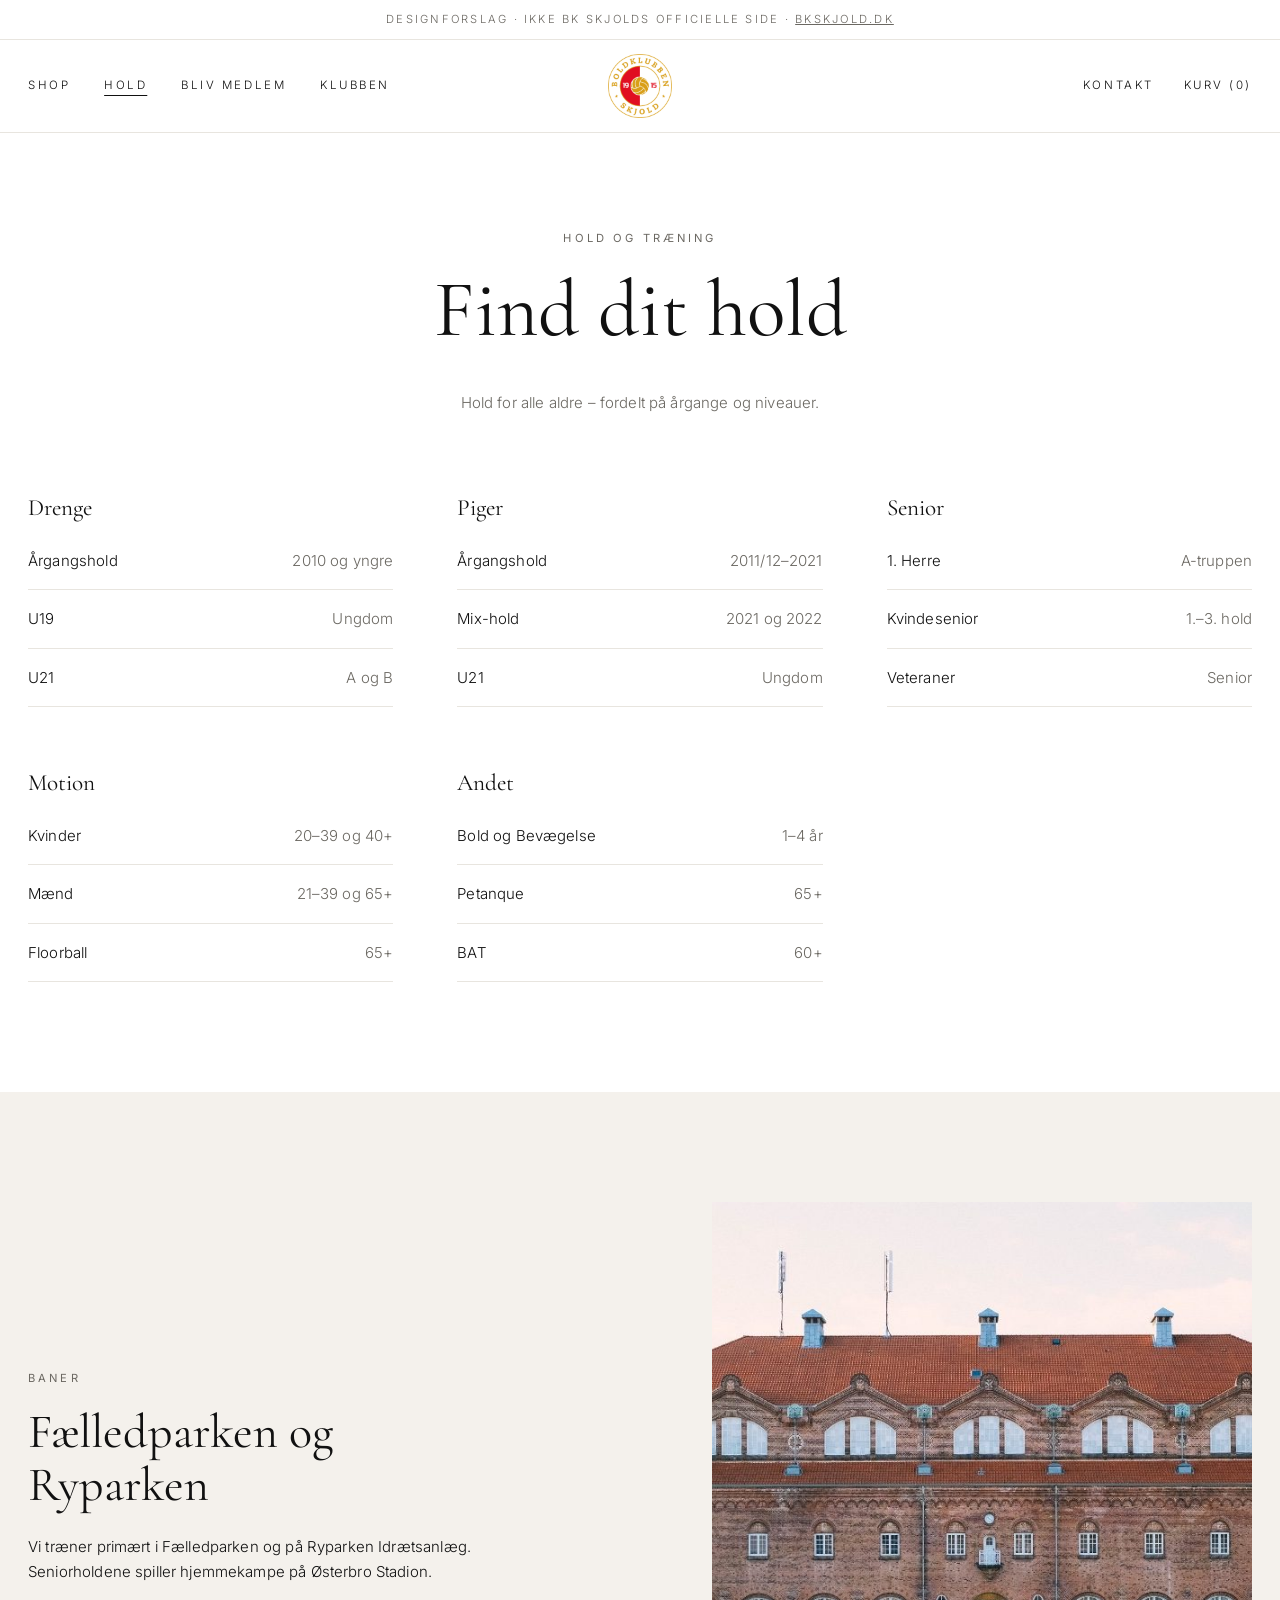
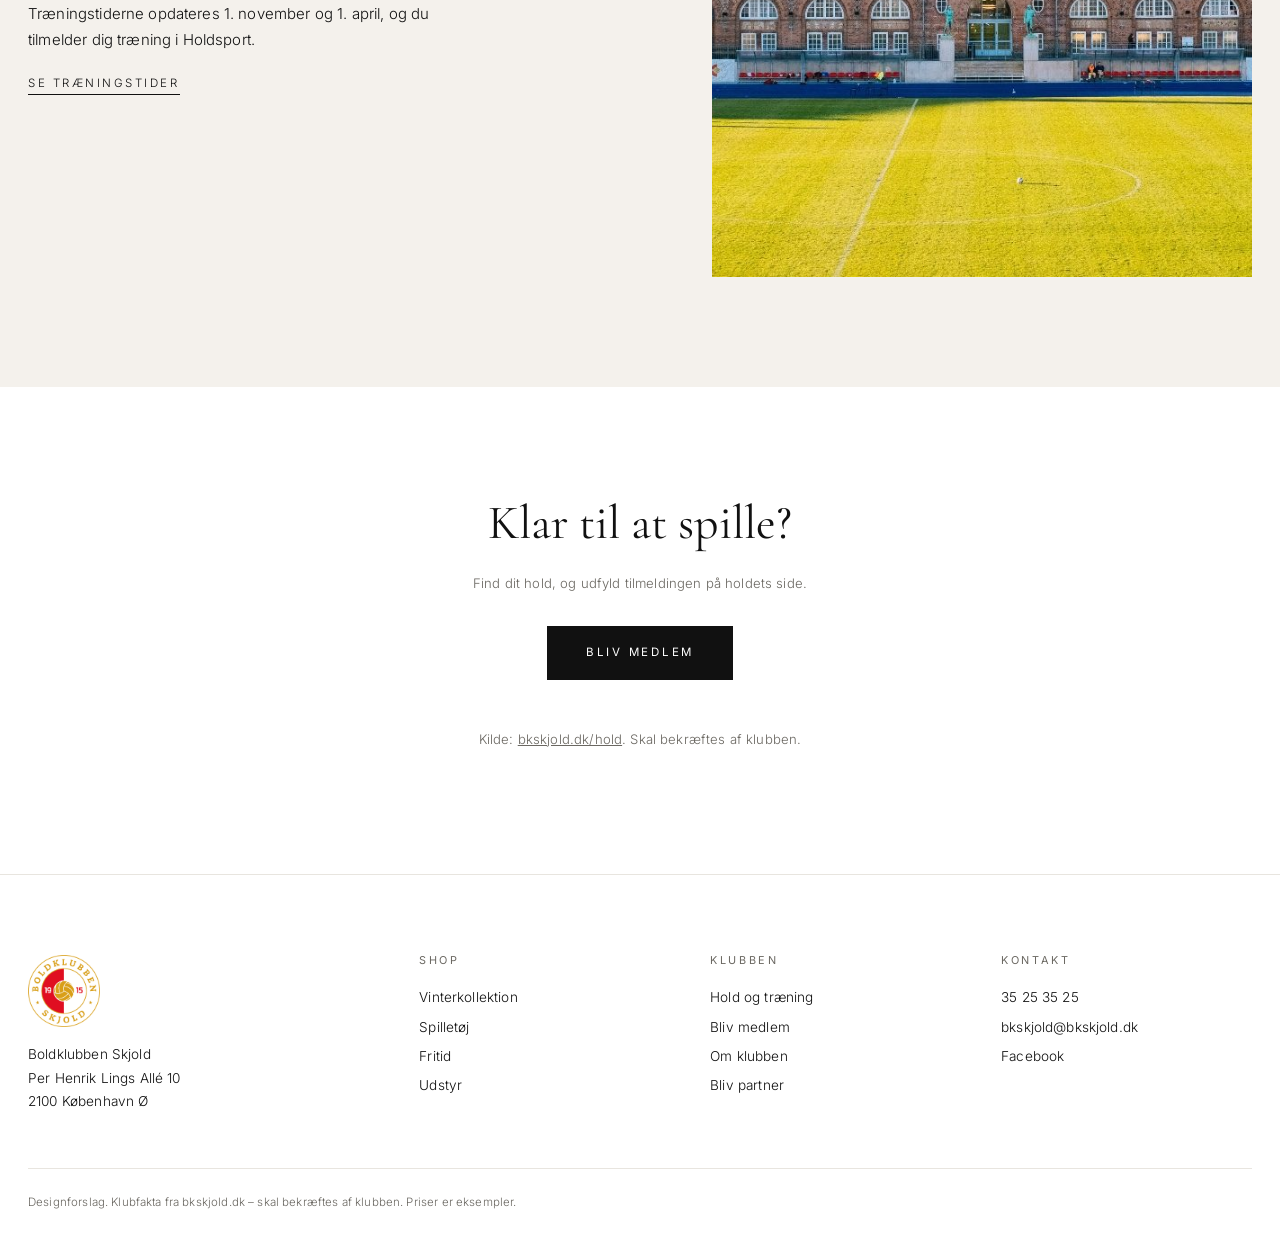
==== commit c9013d38: "Versionsnummer på CSS og JS, så browseren henter nyeste udgave En gemt, gammel js/produkter.js i bro" ====
--- a/hold/index.html
+++ b/hold/index.html
@@ -6,7 +6,7 @@
   <title>Hold og træning – BK Skjold (designforslag)</title>
   <meta name="theme-color" content="#ffffff">
   <link rel="icon" href="../img/favicon.png" type="image/png">
-  <link rel="stylesheet" href="../css/style.css">
+  <link rel="stylesheet" href="../css/style.css?v=20261025b">
 </head>
 <body data-side="hold" data-rod="../">
   <main>
@@ -48,7 +48,7 @@
       </div>
     </section>
   </main>
-  <script src="../js/produkter.js"></script>
-  <script src="../js/site.js"></script>
+  <script src="../js/produkter.js?v=20261025b"></script>
+  <script src="../js/site.js?v=20261025b"></script>
 </body>
 </html>
--- a/css/style.css
+++ b/css/style.css
@@ -86,7 +86,10 @@
 .aarets { text-align: center; padding: 72px 0; border-bottom: 1px solid var(--linje); }
 .aarets .aarets-titel { font-family: var(--serif); font-size: clamp(2.4rem, 6vw, 4.6rem); line-height: 1; margin: 14px 0 22px; }
 .aarets .aarets-titel span { font-style: italic; }
-.aarets p:last-child { color: var(--graa); max-width: 52ch; margin: 0 auto; }
+.aarets p:not(.aarets-titel) { color: var(--graa); max-width: 52ch; margin: 0 auto; }
+.aarets-foto { aspect-ratio: 3 / 2; max-width: 1040px; margin: 56px auto 0; }
+.foto.banner { aspect-ratio: 21 / 8; margin-bottom: 56px; }
+@media (max-width: 600px) { .foto.banner { aspect-ratio: 16 / 9; } }
 .sektionshoved { text-align: center; margin-bottom: 56px; }
 .sektionshoved p { color: var(--graa); max-width: 52ch; margin: 0 auto; }
 
@@ -96,6 +99,8 @@
 @media (max-width: 720px) { .produkter { grid-template-columns: repeat(2, 1fr); gap: 40px 16px; } }
 .produkt { text-align: center; }
 .produkt .foto { aspect-ratio: 4 / 5; margin-bottom: 18px; }
+.produkt .foto:not(.mangler) { background: #fff; }
+.produkt .foto img { object-fit: contain; padding: 6%; }
 .produkt .foto.mangler::after { opacity: 0.5; background-size: 30%; }
 .produkt .maerkat { position: absolute; z-index: 1; top: 14px; left: 14px; font-size: 0.62rem; text-transform: uppercase; letter-spacing: 0.22em; background: #fff; padding: 4px 10px; }
 .produkt h3 { font-size: 1.3rem; margin-bottom: 2px; }
